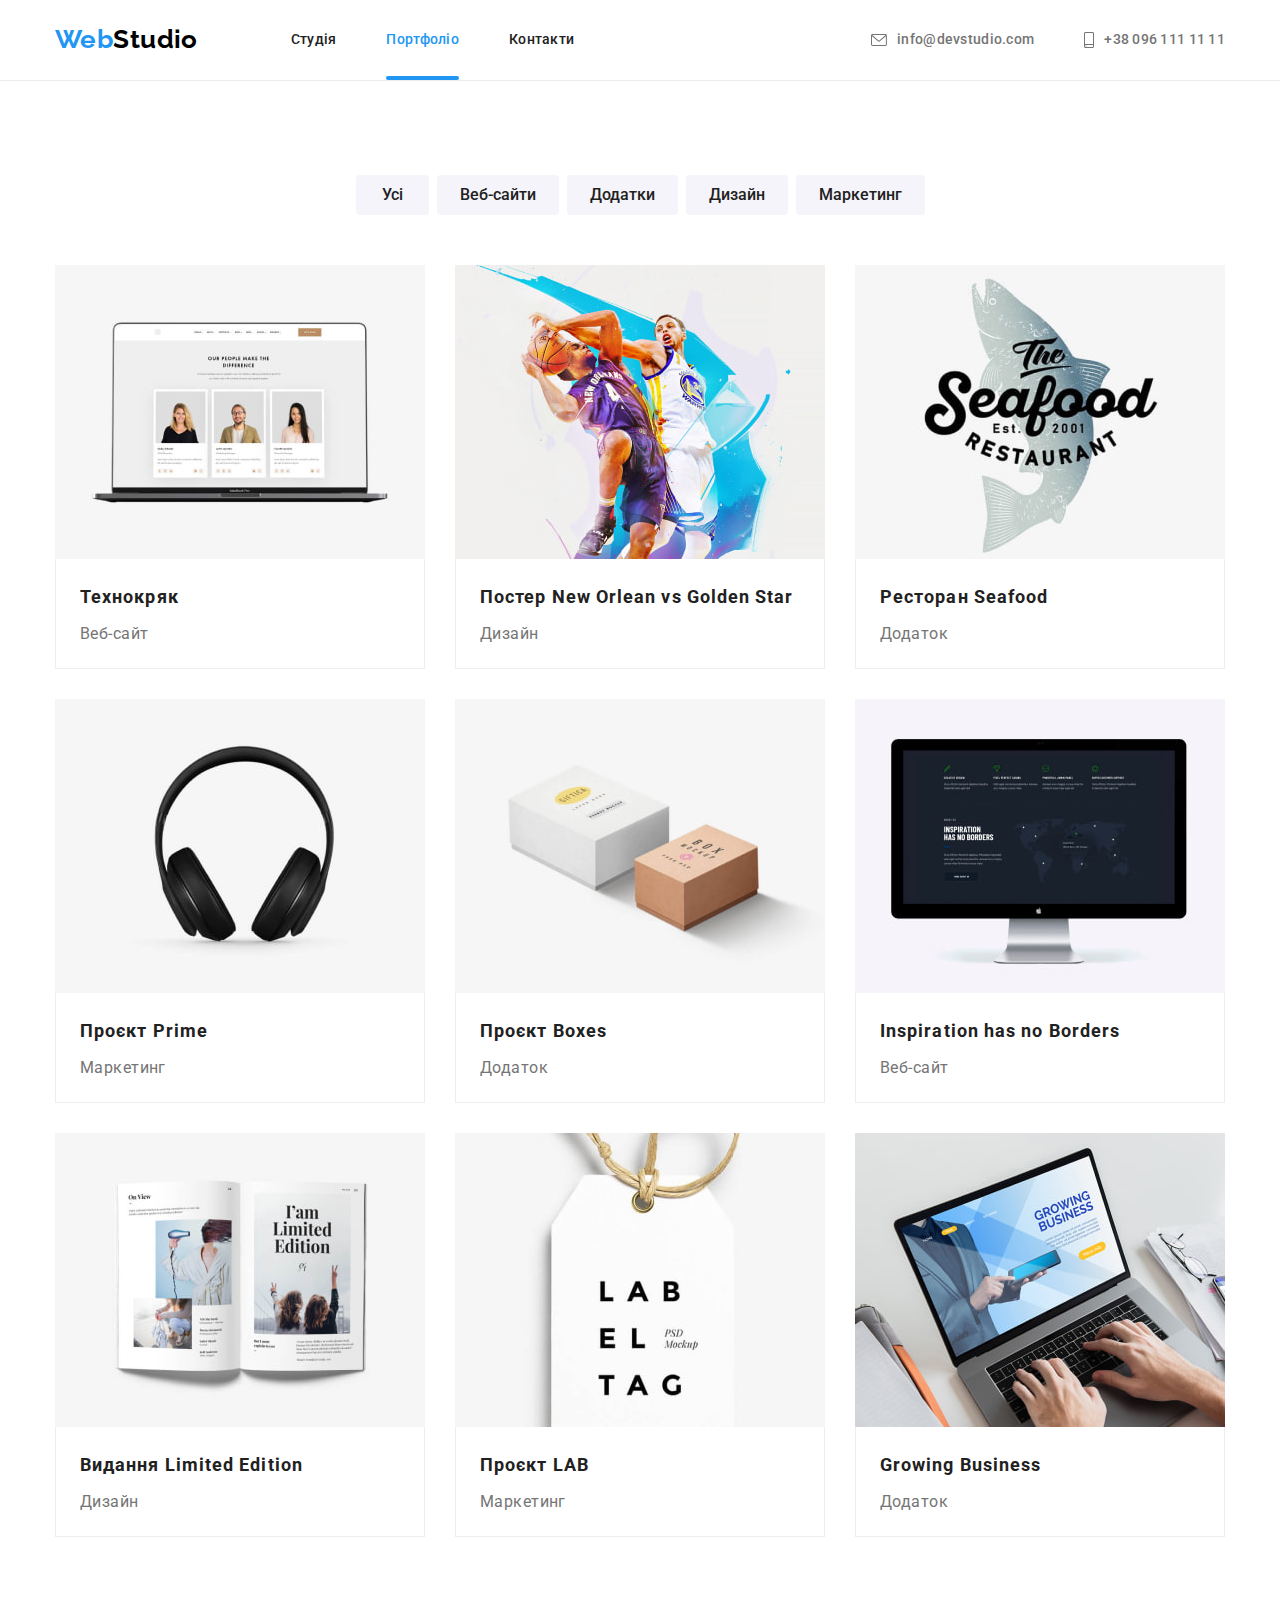
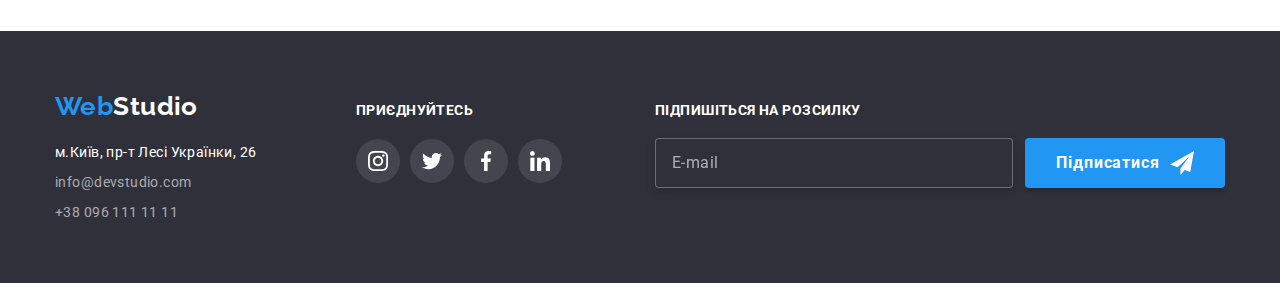
==== portfolio.html @ d5e81f0a "Initial commit" ====
<!DOCTYPE html>
<html lang="uk">
  <head>
    <meta charset="utf-8" />
    <meta http-equiv="x-ua-compatible" content="ie=edge" />
    <meta name="viewport" content="width=device-width, initial-scale=1.0" />
    <title>Портфоліо</title>
    <link
      href="https://fonts.googleapis.com/css2?family=Raleway:wght@700&family=Roboto:wght@400;500;700;900&display=swap"
      rel="stylesheet"
    />
    <link
      rel="stylesheet"
      href="https://cdnjs.cloudflare.com/ajax/libs/modern-normalize/1.1.0/modern-normalize.min.css"
    />
    <link rel="stylesheet" href="./css/styles.css" />
  </head>
  <body>
    <header class="page-header">
      <div class="container flexing">
        <nav class="flexing">
          <a href="./index.html" class="logo nounderline"
            ><span class="halflogo">Web</span>Studio</a
          >
          <ul class="site-nav list">
            <li class="list-item">
              <a href="./index.html" class="link nounderline">Студія</a>
            </li>
            <li class="list-item">
              <a href="./portfolio.html" class="link nounderline current"
                >Портфоліо</a
              >
            </li>
            <li class="list-item">
              <a href="#" class="link nounderline">Контакти</a>
            </li>
          </ul>
        </nav>
        <ul class="contact-list list">
          <li class="list-item">
            <a href="mailto:info@devstudio.com" class="contact nounderline">
              <svg class="icon-address" width="16" height="12">
                <use href="./images/sprite.svg#mail"></use>
              </svg>
              info@devstudio.com</a
            >
          </li>
          <li class="list-item">
            <a href="tel:+380961111111" class="contact nounderline">
              <svg class="icon-address" width="10" height="16">
                <use href="./images/sprite.svg#tel"></use>
              </svg>
              +38 096 111 11 11</a
            >
          </li>
        </ul>
      </div>
    </header>
    <main>
      <section class="section">
        <div class="container">
          <h1 class="invisible">Наші проєкти</h1>
          <!-- прихований заголовок -->
          <ul class="filter-buttons-list list">
            <li class="list-item">
              <button
                type="button"
                class="filter-button little-button cursor-pointer"
              >
                Усі
              </button>
            </li>
            <li class="list-item">
              <button type="button" class="filter-button cursor-pointer">
                Веб-сайти
              </button>
            </li>
            <li class="list-item">
              <button type="button" class="filter-button cursor-pointer">
                Додатки
              </button>
            </li>
            <li class="list-item">
              <button type="button" class="filter-button cursor-pointer">
                Дизайн
              </button>
            </li>
            <li class="list-item">
              <button type="button" class="filter-button cursor-pointer">
                Маркетинг
              </button>
            </li>
          </ul>
          <ul class="projects-preview-list list">
            <li class="list-item">
              <a class="project-link nounderline" href="">
                <div class="project-img-thumb">
                  <img
                    src="./images/portfolio/technokriak.jpg"
                    alt="сторінка у соцмережі з фотографіями на екрані ноутбука"
                  />
                  <p class="project-title">
                    Ресурс пропонує комплексні пропозиції з різним рівнем
                    функціоналу та сервісів. Все це дозволить відвідувачу
                    отримати вичерпні відомості про компанію чи приватну особу.
                  </p>
                </div>
                <div class="project-container">
                  <h2 class="project-preview-name">Технокряк</h2>
                  <p class="project-type">Веб-сайт</p>
                </div>
              </a>
            </li>
            <li class="list-item">
              <a class="project-link nounderline" href="">
                <div class="project-img-thumb">
                  <img
                    src="./images/portfolio/basketposter.jpg"
                    alt="два баскетболісти борються за м'яч "
                    width="370"
                  />
                  <p class="project-title">
                    Ресурс пропонує комплексні пропозиції з різним рівнем
                    функціоналу та сервісів. Все це дозволить відвідувачу
                    отримати вичерпні відомості про компанію чи приватну особу.
                  </p>
                </div>
                <div class="project-container">
                  <h2 class="project-preview-name">
                    Постер New Orlean vs Golden Star
                  </h2>
                  <p class="project-type">Дизайн</p>
                </div>
              </a>
            </li>
            <li class="list-item">
              <a class="project-link nounderline" href="">
                <div class="project-img-thumb">
                  <img
                    src="./images/portfolio/seafood.jpg"
                    alt="логотип ресторану-лосось"
                    width="370"
                  />
                  <p class="project-title">
                    Ресурс пропонує комплексні пропозиції з різним рівнем
                    функціоналу та сервісів. Все це дозволить відвідувачу
                    отримати вичерпні відомості про компанію чи приватну особу.
                  </p>
                </div>
                <div class="project-container">
                  <h2 class="project-preview-name">Ресторан Seafood</h2>
                  <p class="project-type">Додаток</p>
                </div>
              </a>
            </li>
            <li class="list-item">
              <a class="project-link nounderline" href="">
                <div class="project-img-thumb">
                  <img
                    src="./images/portfolio/primeproject.jpg"
                    alt="чорні великі навушники"
                    width="370"
                  />
                  <p class="project-title">
                    Ресурс пропонує комплексні пропозиції з різним рівнем
                    функціоналу та сервісів. Все це дозволить відвідувачу
                    отримати вичерпні відомості про компанію чи приватну особу.
                  </p>
                </div>
                <div class="project-container">
                  <h2 class="project-preview-name">Проєкт Prime</h2>
                  <p class="project-type">Маркетинг</p>
                </div>
              </a>
            </li>
            <li class="list-item">
              <a class="project-link nounderline" href="">
                <div class="project-img-thumb">
                  <img
                    src="./images/portfolio/boxesproject.jpg"
                    alt="біла і коричнева коробочки стоять поруч"
                    width="370"
                  />
                  <p class="project-title">
                    Ресурс пропонує комплексні пропозиції з різним рівнем
                    функціоналу та сервісів. Все це дозволить відвідувачу
                    отримати вичерпні відомості про компанію чи приватну особу.
                  </p>
                </div>
                <div class="project-container">
                  <h2 class="project-preview-name">Проєкт Boxes</h2>
                  <p class="project-type">Додаток</p>
                </div>
              </a>
            </li>
            <li class="list-item">
              <a class="project-link nounderline" href="">
                <div class="project-img-thumb">
                  <img
                    src="./images/portfolio/inspirationwebsite.jpg"
                    alt="веб-сайт з картою світу на екрані монітора"
                    width="370"
                  />
                  <p class="project-title">
                    Ресурс пропонує комплексні пропозиції з різним рівнем
                    функціоналу та сервісів. Все це дозволить відвідувачу
                    отримати вичерпні відомості про компанію чи приватну особу.
                  </p>
                </div>
                <div class="project-container">
                  <h2 class="project-preview-name">
                    Inspiration has no Borders
                  </h2>
                  <p class="project-type">Веб-сайт</p>
                </div>
              </a>
            </li>
            <li class="list-item">
              <a class="project-link nounderline" href="">
                <div class="project-img-thumb">
                  <img
                    src="./images/portfolio/booklimitededition.jpg"
                    alt="розгорнута книга"
                    width="370"
                  />
                  <p class="project-title">
                    Ресурс пропонує комплексні пропозиції з різним рівнем
                    функціоналу та сервісів. Все це дозволить відвідувачу
                    отримати вичерпні відомості про компанію чи приватну особу.
                  </p>
                </div>
                <div class="project-container">
                  <h2 class="project-preview-name">Видання Limited Edition</h2>
                  <p class="project-type">Дизайн</p>
                </div>
              </a>
            </li>
            <li class="list-item">
              <a class="project-link nounderline" href="">
                <div class="project-img-thumb">
                  <img
                    src="./images/portfolio/labproject.jpg"
                    alt="логотип проєкту LAB у вигляді бірки зі шнурком"
                    width="370"
                  />
                  <p class="project-title">
                    Ресурс пропонує комплексні пропозиції з різним рівнем
                    функціоналу та сервісів. Все це дозволить відвідувачу
                    отримати вичерпні відомості про компанію чи приватну особу.
                  </p>
                </div>
                <div class="project-container">
                  <h2 class="project-preview-name">Проєкт LAB</h2>
                  <p class="project-type">Маркетинг</p>
                </div>
              </a>
            </li>
            <li class="list-item">
              <a class="project-link nounderline" href="">
                <div class="project-img-thumb">
                  <img
                    src="./images/portfolio/growingbusiness.jpg"
                    alt="сторінка веб-сайту відкрита на ноутбуці"
                    width="370"
                  />
                  <p class="project-title">
                    Ресурс пропонує комплексні пропозиції з різним рівнем
                    функціоналу та сервісів. Все це дозволить відвідувачу
                    отримати вичерпні відомості про компанію чи приватну особу.
                  </p>
                </div>
                <div class="project-container">
                  <h2 class="project-preview-name">Growing Business</h2>
                  <p class="project-type">Додаток</p>
                </div>
              </a>
            </li>
          </ul>
        </div>
      </section>
    </main>
    <footer class="page-footer">
      <div class="container">
        <div class="container-logo-address-social">
          <div class="container-logo-address">
            <a href="./index.html" class="logo nounderline"
              ><span class="halflogo">Web</span>Studio</a
            >
            <address class="footer-contacts-area">
              <ul class="contact-list-footer list">
                <li>
                  <a
                    href="https://goo.gl/maps/9QX36jZyd1XsWhxr6"
                    class="contact-footer nounderline address-footer"
                    >м.Київ, пр-т Лесі Українки, 26</a
                  >
                </li>
                <li>
                  <a
                    href="mailto:info@devstudio.com"
                    class="contact-footer nounderline"
                    >info@devstudio.com</a
                  >
                </li>
                <li>
                  <a href="tel:+380961111111" class="contact-footer nounderline"
                    >+38 096 111 11 11</a
                  >
                </li>
              </ul>
            </address>
          </div>
          <div class="footer-social">
            <p class="join-social">Приєднуйтесь</p>
            <ul class="footer-social-list list">
              <li class="social-list-item">
                <a href="#">
                  <svg class="social-icon">
                    <use href="./images/sprite.svg#insta"></use>
                  </svg>
                </a>
              </li>
              <li class="social-list-item">
                <a href="#"
                  ><svg class="social-icon">
                    <use href="./images/sprite.svg#twit"></use>
                  </svg>
                </a>
              </li>
              <li class="social-list-item">
                <a href="#"
                  ><svg class="social-icon">
                    <use href="./images/sprite.svg#facebook"></use>
                  </svg>
                </a>
              </li>
              <li class="social-list-item">
                <a href="#"
                  ><svg class="social-icon">
                    <use href="./images/sprite.svg#linkedin"></use>
                  </svg>
                </a>
              </li>
            </ul>
          </div>
          <form
            class="signup-form"
            name="signup-form"
            autocomplete="on"
            novalidate
          >
            <p class="signup-email-label">Підпишіться на розсилку</p>
            <input
              class="signup-email-input"
              type="email"
              name="email"
              id="email"
              placeholder="E-mail"
            />
            <button class="signup-email-button cursor-pointer" type="submit">
              Підписатися
              <svg class="signup-telegram-icon">
                <use href="./images/sprite.svg#telegram"></use>
              </svg>
            </button>
          </form>
        </div>
      </div>
    </footer>
  </body>
</html>
---- css/styles.css ----
:root {
  --primary-text-color: #757575;
  --title-primary-text-color: #212121;
  --title-secondary-text-color: #ffffff;
  --primary-background-color: #2f303a;
  --secondary-background-color: #f5f4fa;
  --page-background: #ffffff;
  --accent-color: #2196f3;
  --logo-color: #000000;
  --icon-main-color: #afb1b8;
  --time-function: cubic-bezier(0.4, 0, 0.2, 1);
  --card-gap: 30px;
  --card-count: 4;
}

html {
  box-sizing: border-box;
}
*,
*::before,
*::after {
  box-sizing: inherit;
}

img {
  display: block;
  max-width: 100%;
  height: auto;
}

h1,
h2,
h3,
h4,
h5,
h6,
p,
ul {
  margin-top: 0;
  margin-right: 0;
  margin-bottom: 0;
  margin-left: 0;
}

body {
  color: var(--primary-text-color);
  background-color: var(--page-background);
  font-family: "Roboto", sans-serif;
  font-size: 14px;
  letter-spacing: 0.03em;
}
/* Заготовка на сетки карточек */
.card-template {
  --card-gap: 30px;
  --card-count: 4;
  width: calc(
    (100% - (var(--card-gap) * (var(--card-count) - 1)) px) / var(--card-count)
  );
}
/* Убирает форматирование списков */
.list {
  list-style: none;
  padding: 0;
  margin: 0;
}
/* Убирает форматирование ссылок */
.nounderline {
  text-decoration: none;
}

/* делает невидимым */
.invisible {
  display: block;
  height: 0;
  width: 0;
  color: transparent;
}

/* Фон чередующихся секций */
.section-background {
  background-color: var(--secondary-background-color);
}

/* Курсор указатель для кнопок */
.cursor-pointer {
  cursor: pointer;
}

/* Ставит флексбокс и центрирует содержимое */
.flexing {
  display: flex;
  align-items: center;
  justify-content: center;
}

/* Ширина контентной области */
.container {
  width: 1200px;
  padding-left: 15px;
  padding-right: 15px;
  margin-left: auto;
  margin-right: auto;
}
/* Формат секций */
.section {
  padding-top: 94px;
  padding-bottom: 94px;
}
/* Заголовки секций */
.section-header {
  color: var(--title-primary-text-color);
  /* font-weight: 700; значение для заголовков умолчанию*/
  font-size: 36px;
  line-height: 1.17;
  text-align: center;
}
/* Хедер */
.page-header {
  border-bottom: 1px solid #ececec;
}

/* Формат логотипа */
.logo {
  color: var(--logo-color);

  font-family: Raleway, sans-serif;
  font-weight: 700;
  font-size: 26px;
  line-height: 1.2;
}
/* Формат логотипа в футере */
.page-footer .logo {
  color: var(--title-secondary-text-color);
}
/* Половину логотипа делает #2196F3 */
.logo .halflogo {
  color: var(--accent-color);
}

/* Навигация по сайту */
.site-nav {
  display: flex;
  margin-left: 93px;
}

.site-nav .link {
  position: relative;
  display: block;
  padding-top: 32px;
  padding-bottom: 32px;

  color: var(--title-primary-text-color);
  transition: color 250ms var(--time-function);

  font-weight: 500;
  /* font-size: 14px; наследуется из боди */
  line-height: 1.14;
  letter-spacing: 0.02em;
}
.site-nav .current::after {
  position: absolute;
  bottom: 0;
  left: 0;
  content: "";
  width: 100%;
  height: 4px;
  border-radius: 2px;
  background-color: var(--accent-color);
}

.site-nav .current,
.site-nav .link:focus,
.site-nav .link:hover {
  color: var(--accent-color);
}

.site-nav .list-item:not(:last-child) {
  margin-right: 50px;
}

/* Список контактов */
.contact-list {
  display: flex;
  margin-left: auto;
}
.icon-address {
  margin-right: 10px;
}
.contact-list .contact {
  display: flex;
  align-items: center;
  padding-top: 32px;
  padding-bottom: 32px;

  color: var(--primary-text-color);
  fill: var(--primary-text-color);
  transition: color 250ms var(--time-function), fill 250ms var(--time-function);

  font-weight: 500;
  /* font-size: 14px; наследуется из боди */
  line-height: 1.14;
  letter-spacing: 0.02em;
}
.contact-list .contact:focus,
.contact-list .contact:hover {
  color: var(--accent-color);
  fill: var(--accent-color);
}

.contact-list .list-item:not(:last-child) {
  margin-right: 50px;
}

/* Секция-герой */
.hero-zone {
  height: 600px;
  max-width: 1600px;
  padding-top: 200px;
  padding-bottom: 200px;
  margin-left: auto;
  margin-right: auto;
  text-align: center;

  background-image: linear-gradient(
      to right,
      rgba(47, 48, 58, 0.4),
      rgba(47, 48, 58, 0.4)
    ),
    url(../images/hero.jpg);
  background-color: #c4c4c4;
  background-repeat: no-repeat;
  background-position: center;
  background-size: cover;
}
.hero-zone .hero-header {
  width: 696px;
  margin-left: auto;
  margin-right: auto;

  color: var(--title-secondary-text-color);

  font-weight: 900;
  font-size: 44px;
  line-height: 1.36;
  letter-spacing: 0.06em;
  text-transform: uppercase;
}
.hero-zone .hero-button {
  /* display: inline-block; */
  min-width: 216px;
  padding: 10px 32px;
  margin-top: 30px;

  box-shadow: 0px 4px 4px rgba(0, 0, 0, 0.15);
  border-radius: 4px;
  border: 1px solid transparent;
  color: var(--title-secondary-text-color);
  background-color: var(--accent-color);
  transition: background-color 250ms var(--time-function);

  font-family: inherit;
  font-weight: 700;
  font-size: 16px;
  line-height: 1.88;
  letter-spacing: 0.06em;
}
.hero-zone .hero-button:hover,
.hero-zone .hero-button:focus {
  background-color: #188ce8;
}

/* Секция Преимущества */
.section.benefits-section {
  padding-bottom: 0;
}
.benefits-list {
  display: flex;
  flex-wrap: wrap;
  gap: 30px;
}
.benefits-list .list-item {
  --card-gap: 30px;
  --card-count: 4;
  width: calc(
    (100% - (var(--card-gap) * (var(--card-count) - 1)) px) / var(--card-count)
  );
}

.benefit-icon {
  width: 70px;
  height: 70px;
}
.benefit-icon-container {
  display: flex;
  justify-content: center;
  align-items: center;
  width: 270px;
  height: 120px;
  margin-bottom: 30px;

  background-color: var(--secondary-background-color);
  border-radius: 4px;
  border-color: transparent;
}
.benefits-list .benefit-header {
  color: var(--title-primary-text-color);
  /* font-weight: 700; значение для заголовков умолчанию*/
  font-size: 14px;
  line-height: 1.14;
  text-transform: uppercase;
}
.list-item .plaintext {
  margin-top: 10px;
  /* font-weight: 400; значение для параграфа умолчанию */
  /* font-size: 14px; наследуется из боди */
  line-height: 1.71;
}

/* секция Чим займаємося */
.works-list {
  display: flex;
  gap: 30px;
  flex-wrap: wrap;
  margin-top: 50px;
}
.works-list .list-item {
  position: relative;
  --card-gap: 30px;
  --card-count: 3;
  width: calc(
    (100% - (var(--card-gap) * (var(--card-count) - 1)) px) / var(--card-count)
  );
}
.works-list .work-title {
  position: absolute;
  bottom: 0;
  left: 0;
  width: 100%;
  height: 70px;
  display: flex;
  align-items: center;
  justify-content: center;

  background-color: rgba(47, 48, 58, 0.8);

  font-weight: 700;
  font-size: 14px;
  line-height: calc(16 / 14);
  text-transform: uppercase;

  color: var(--title-secondary-text-color);
}
/* Секция Наша команда */
.team-list {
  margin-top: 50px;
  display: flex;
  flex-wrap: wrap;
  gap: 30px;
}
.team-list .list-item {
  --card-gap: 30px;
  --card-count: 4;
  width: calc(
    (100% - (var(--card-gap) * (var(--card-count) - 1)) px) / var(--card-count)
  );

  background-color: var(--page-background);
  box-shadow: 0px 1px 3px rgba(0, 0, 0, 0.12), 0px 1px 1px rgba(0, 0, 0, 0.14),
    0px 2px 1px rgba(0, 0, 0, 0.2);
  border-radius: 0px 0px 4px 4px;
}
.team-container {
  padding-top: 30px;
  padding-bottom: 30px;
}

.team-list .teammate-name {
  color: var(--title-primary-text-color);
  font-weight: 500;
  font-size: 16px;
  line-height: 1.19;
  text-align: center;
}
.team-list .teammate-position {
  /* font-weight: 400 значение для параграфа умолчанию */
  margin-top: 10px;

  font-size: 16px;
  line-height: 1.19;
  text-align: center;
}
/* Соцсети */
.teammate-social-list {
  display: flex;
  justify-content: center;
  gap: 10px;
  margin-top: 16px;
}

.social-list-item a {
  display: flex;
  align-items: center;
  justify-content: center;
  width: 44px;
  height: 44px;
  border-radius: 50%;
  background-color: transparent;
  color: var(--icon-main-color);
  transition: color 250ms var(--time-function),
    background-color 250ms var(--time-function);
  outline: none;
}
.social-icon {
  height: 20px;
  width: 20px;
  fill: currentColor;
}
.social-list-item a:focus,
.social-list-item a:hover {
  background-color: var(--accent-color);
  color: var(--page-background);
}
/* Постійні клієнти */
.clients-list {
  display: flex;
  gap: 30px;
  flex-wrap: wrap;
  margin-top: 50px;
}

.clients-list-item {
  --card-gap: 30px;
  --card-count: 6;
  width: calc(
    (100% - (var(--card-gap) * (var(--card-count) - 1)) px) / var(--card-count)
  );
}
.clients-list-item a {
  display: flex;
  align-items: center;
  justify-content: center;

  height: 92px;
  border: 1px solid var(--icon-main-color);
  border-radius: 4px;
  outline: none;
  color: var(--icon-main-color);
  transition: color 250ms var(--time-function),
    border-color 250ms var(--time-function);
}

.client-icon {
  height: 60px;
  width: 106px;
  fill: currentColor;
}
.clients-list-item a:focus,
.clients-list-item a:hover {
  color: var(--accent-color);
  border-color: var(--accent-color);
}
/* СТРАНИЦА ПОРТФОЛИО */
/* Кнопки фильтра превью проектов*/
.filter-buttons-list {
  display: flex;
  justify-content: center;
  margin-bottom: 50px;
}

.filter-buttons-list .filter-button {
  padding-top: 6px;
  padding-bottom: 6px;
  padding-right: 22px;
  padding-left: 22px;

  color: var(--title-primary-text-color);
  background-color: var(--secondary-background-color);
  transition: color 250ms var(--time-function),
    background-color 250ms var(--time-function),
    box-shadow 250ms var(--time-function);

  font-family: inherit;
  font-weight: 500;
  font-size: 16px;
  line-height: 1.62;
  border: 1px solid transparent;
  border-radius: 4px;
}
.filter-buttons-list .filter-button:focus,
.filter-buttons-list .filter-button:hover {
  color: var(--title-secondary-text-color);
  background-color: var(--accent-color);
  box-shadow: 0px 3px 1px rgba(0, 0, 0, 0.1), 0px 1px 2px rgba(0, 0, 0, 0.08),
    0px 2px 2px rgba(0, 0, 0, 0.12);
}
.filter-buttons-list .list-item:not(:last-child) {
  margin-right: 8px;
}
.filter-button.little-button {
  padding-right: 25px;
  padding-left: 25px;
}

/* Секция превью проектов */

.projects-preview-list {
  display: flex;
  flex-wrap: wrap;
  gap: 30px;
}
.projects-preview-list .list-item {
  --card-gap: 30px;
  --card-count: 3;
  min-height: 404px;
  width: calc(
    (100% - (var(--card-gap) * (var(--card-count) - 1)) px) / var(--card-count)
  );
}
.project-container {
  padding-top: 20px;
  padding-bottom: 19px;
  padding-left: 24px;
  padding-right: 24px;
  border-right: 1px solid #eeeeee;
  border-bottom: 1px solid #eeeeee;
  border-left: 1px solid #eeeeee;
}
.projects-preview-list .project-link {
  display: block;
  transition: box-shadow 250ms var(--time-function);
}
.projects-preview-list .project-link:focus,
.projects-preview-list .project-link:hover {
  box-shadow: 0px 1px 1px rgba(0, 0, 0, 0.12), 0px 4px 4px rgba(0, 0, 0, 0.06),
    1px 4px 6px rgba(0, 0, 0, 0.16);
}

.project-img-thumb {
  position: relative;
  overflow: hidden;
  min-height: 294px;
  width: 100%;
}
.project-link:hover .project-title,
.project-link:focus .project-title {
  transform: translateY(0);
}

.project-img-thumb .project-title {
  position: absolute;
  bottom: 0;
  left: 0;
  content: "";
  width: 100%;
  height: 100%;
  padding: 63px 24px;
  transform: translateY(101%);
  transition: transform 250ms var(--time-function);

  font-size: 18px;
  line-height: calc(28 / 18);

  color: var(--title-secondary-text-color);
  background-color: rgba(33, 150, 243, 0.9);
}

.projects-preview-list .project-preview-name {
  color: var(--title-primary-text-color);
  font-weight: 700;
  font-size: 18px;
  line-height: 2;
  letter-spacing: 0.06em;
}
.projects-preview-list .project-type {
  color: var(--primary-text-color);

  margin-top: 4px;
  font-weight: 400;
  font-size: 16px;
  line-height: calc(30 / 16);
}
/* Футер */
.page-footer {
  background-color: var(--primary-background-color);
  padding-top: 60px;
  padding-bottom: 60px;
  min-width: 1200px;
}

/* Адрес в футере*/
.footer-contacts-area {
  margin-top: 20px;
  width: 231px;
}
.contact-footer {
  display: block;
  margin-top: 9px;
}
.contact-footer.address-footer {
  color: var(--title-secondary-text-color);
  margin-top: 0;
}
.contact-footer {
  color: rgb(255, 255, 255, 0.6);
  transition: color 250ms var(--time-function);

  font-style: normal;
  line-height: 1.5;
}
.contact-footer:focus,
.contact-footer:hover {
  color: var(--accent-color);
}
/* Социальные сети в футере */

.container-logo-address-social {
  display: flex;
  align-items: baseline;
}
.footer-social {
  margin-left: 70px;
}
.footer-social-list {
  display: flex;
  justify-content: center;
  gap: 10px;
  width: 206px;
  margin-top: 20px;
}
.join-social {
  color: var(--title-secondary-text-color);
  font-weight: 700;
  font-size: 14px;
  line-height: 1.14;
  text-transform: uppercase;
}
.footer-social-list a {
  color: var(--page-background);
  background-color: rgba(255, 255, 255, 0.1);
}
/* Форма подписки в футере */
.signup-form {
  display: flex;
  flex-wrap: wrap;
  margin-left: 93px;
  width: 570px;
}
.signup-email-label {
  font-weight: 700;
  font-size: 14px;
  line-height: calc(16 / 14);
  letter-spacing: 0.03em;
  text-transform: uppercase;
  margin-bottom: 20px;

  color: var(--title-secondary-text-color);
}
.signup-email-input {
  width: 358px;
  height: 50px;
  border: 1px solid rgba(255, 255, 255, 0.3);
  filter: drop-shadow(0px 4px 4px rgba(0, 0, 0, 0.15));
  border-radius: 4px;
  padding-left: 16px;
  margin-right: 12px;
  font-size: 16px;
  line-height: 1.25;
  letter-spacing: 0.03em;
  color: rgba(255, 255, 255, 0.6);

  background-color: var(--primary-background-color);
}
.signup-email-input::placeholder {
  font-weight: 400;
  font-size: 16px;
  line-height: 1.25;
  letter-spacing: 0.03em;
  color: rgba(255, 255, 255, 0.6);
}
.signup-email-button {
  width: 200px;
  height: 50px;
  display: flex;
  align-items: center;
  justify-content: center;

  background-color: var(--accent-color);
  box-shadow: 0px 4px 4px rgba(0, 0, 0, 0.15);
  border-radius: 4px;
  border-color: transparent;

  font-weight: 700;
  font-size: 16px;
  line-height: 1.88;
  letter-spacing: 0.06em;

  color: var(--title-secondary-text-color);
  transition: background-color 250ms var(--time-function);
}
.signup-email-button:hover {
  background-color: #188ce8;
}
.signup-telegram-icon {
  height: 24px;
  width: 24px;
  fill: currentColor;
  margin-left: 10px;
}

/* Модал */
.backdrop {
  position: fixed;
  top: 0;
  left: 0;
  width: 100%;
  height: 100%;
  background-color: rgba(0, 0, 0, 0.2);
  transition: opacity 500ms var(--time-function);
}
.modal {
  position: absolute;
  top: 50%;
  left: 50%;
  transform: translate(-50%, -50%) scale(1);
  min-width: 528px;
  padding: 40px;
  background: var(--page-background);
  box-shadow: 0px 1px 3px rgba(0, 0, 0, 0.12), 0px 1px 1px rgba(0, 0, 0, 0.14),
    0px 2px 1px rgba(0, 0, 0, 0.2);
  border-radius: 4px;

  transition: transform 500ms var(--time-function);
}
.backdrop.is-hidden .modal {
  transform: translate(-50%, -50%) scale(0.1);
}
.x-button {
  position: absolute;
  top: 8px;
  right: 8px;
  width: 30px;
  height: 30px;
  display: flex;
  align-items: center;
  justify-content: center;
  padding: 0;

  background-color: var(--page-background);
  border: 1px solid rgba(0, 0, 0, 0.1);
  border-radius: 50%;
}
.x-icon {
  fill: var(--logo-color);
  transition: fill 250ms var(--time-function);
}

.x-button:hover > .x-icon {
  fill: var(--accent-color);
}
.is-hidden {
  opacity: 0;
  pointer-events: none;
}

.contact-form-header {
  margin-bottom: 12px;
  font-weight: 700;
  font-size: 20px;
  line-height: calc(23 / 20);
  text-align: center;

  color: var(--title-primary-text-color);
}
.contact-label-wrap {
  margin-bottom: 10px;
}
.contact-label {
  display: block;
  margin-bottom: 4px;

  font-weight: 400;
  font-size: 12px;
  line-height: calc(14 / 12);
  letter-spacing: 0.01em;

  color: var(--primary-text-color);
}
.contact-wrap {
  position: relative;
  width: 100%;
}
.contact-input {
  width: 100%;
  height: 40px;
  padding-left: 42px;
  border: 1px solid rgba(33, 33, 33, 0.2);
  border-radius: 4px;

  color: var(--title-primary-text-color);
  cursor: pointer;
  transition: border-color 250ms var(--time-function),
    outline-color 250ms var(--time-function);
}

.comment-wrapper {
  margin-bottom: 20px;
}
.contact-comment-input {
  text-align: start;
  width: 100%;
  min-height: 120px;

  padding: 12px 16px;
  resize: none;
  border: 1px solid rgba(33, 33, 33, 0.2);
  border-radius: 4px;

  cursor: pointer;
  transition: border-color 250ms var(--time-function),
    outline-color 250ms var(--time-function);
}
.contact-comment-input::placeholder {
  font-weight: 400;
  font-size: 12px;
  line-height: calc(14 / 12);
  letter-spacing: 0.01em;

  color: rgba(117, 117, 117, 0.5);
}
.contact-form-icon {
  width: 18px;
  height: 18px;
  position: absolute;
  top: 50%;
  left: 12px;
  transform: translateY(-50%);
  fill: var(--title-primary-text-color);
  transition: fill 250ms var(--time-function);
}
.contact-input:hover + .contact-form-icon,
.contact-input:not(:placeholder-shown) + .contact-form-icon,
.contact-input:focus + .contact-form-icon {
  fill: var(--accent-color);
}
.contact-comment-input:focus,
.contact-comment-input:hover,
.contact-comment-input:not(:placeholder-shown),
.contact-input:hover,
.contact-input:focus,
.contact-input:not(:placeholder-shown) {
  border-color: var(--accent-color);
  outline-color: var(--accent-color);
}

.contact-form input[type="checkbox"] {
  appearance: none;
}
.check-icon {
  display: inline-block;
  width: 16px;
  height: 15px;
  margin-right: 7px;
  border: 2px solid var(--title-primary-text-color);
  border-radius: 2px;
  transition: background-color 250ms var(--time-function);
}
.contact-policy:checked + .check-icon {
  background-image: url(../images/checkicon.svg);
  background-color: var(--accent-color);
  border-color: var(--accent-color);
  background-position: center;
  background-repeat: no-repeat;
  background-size: cover;
}
.contact-checkbox-label {
  display: flex;
  align-items: center;
  justify-content: center;

  line-height: 1.71;
}
.policy-link {
  color: var(--accent-color);
}

.contact-button {
  display: block;
  min-width: 200px;
  height: 50px;
  margin: 30px auto 0 auto;

  font-weight: 700;
  font-size: 16px;
  line-height: 1.88;
  letter-spacing: 0.06em;

  background: var(--accent-color);
  box-shadow: 0px 4px 4px rgba(0, 0, 0, 0.15);
  border-radius: 4px;
  border-color: transparent;
  color: var(--title-secondary-text-color);
  transition: background-color 250ms var(--time-function);
}

.contact-button:hover {
  background: #188ce8;
}
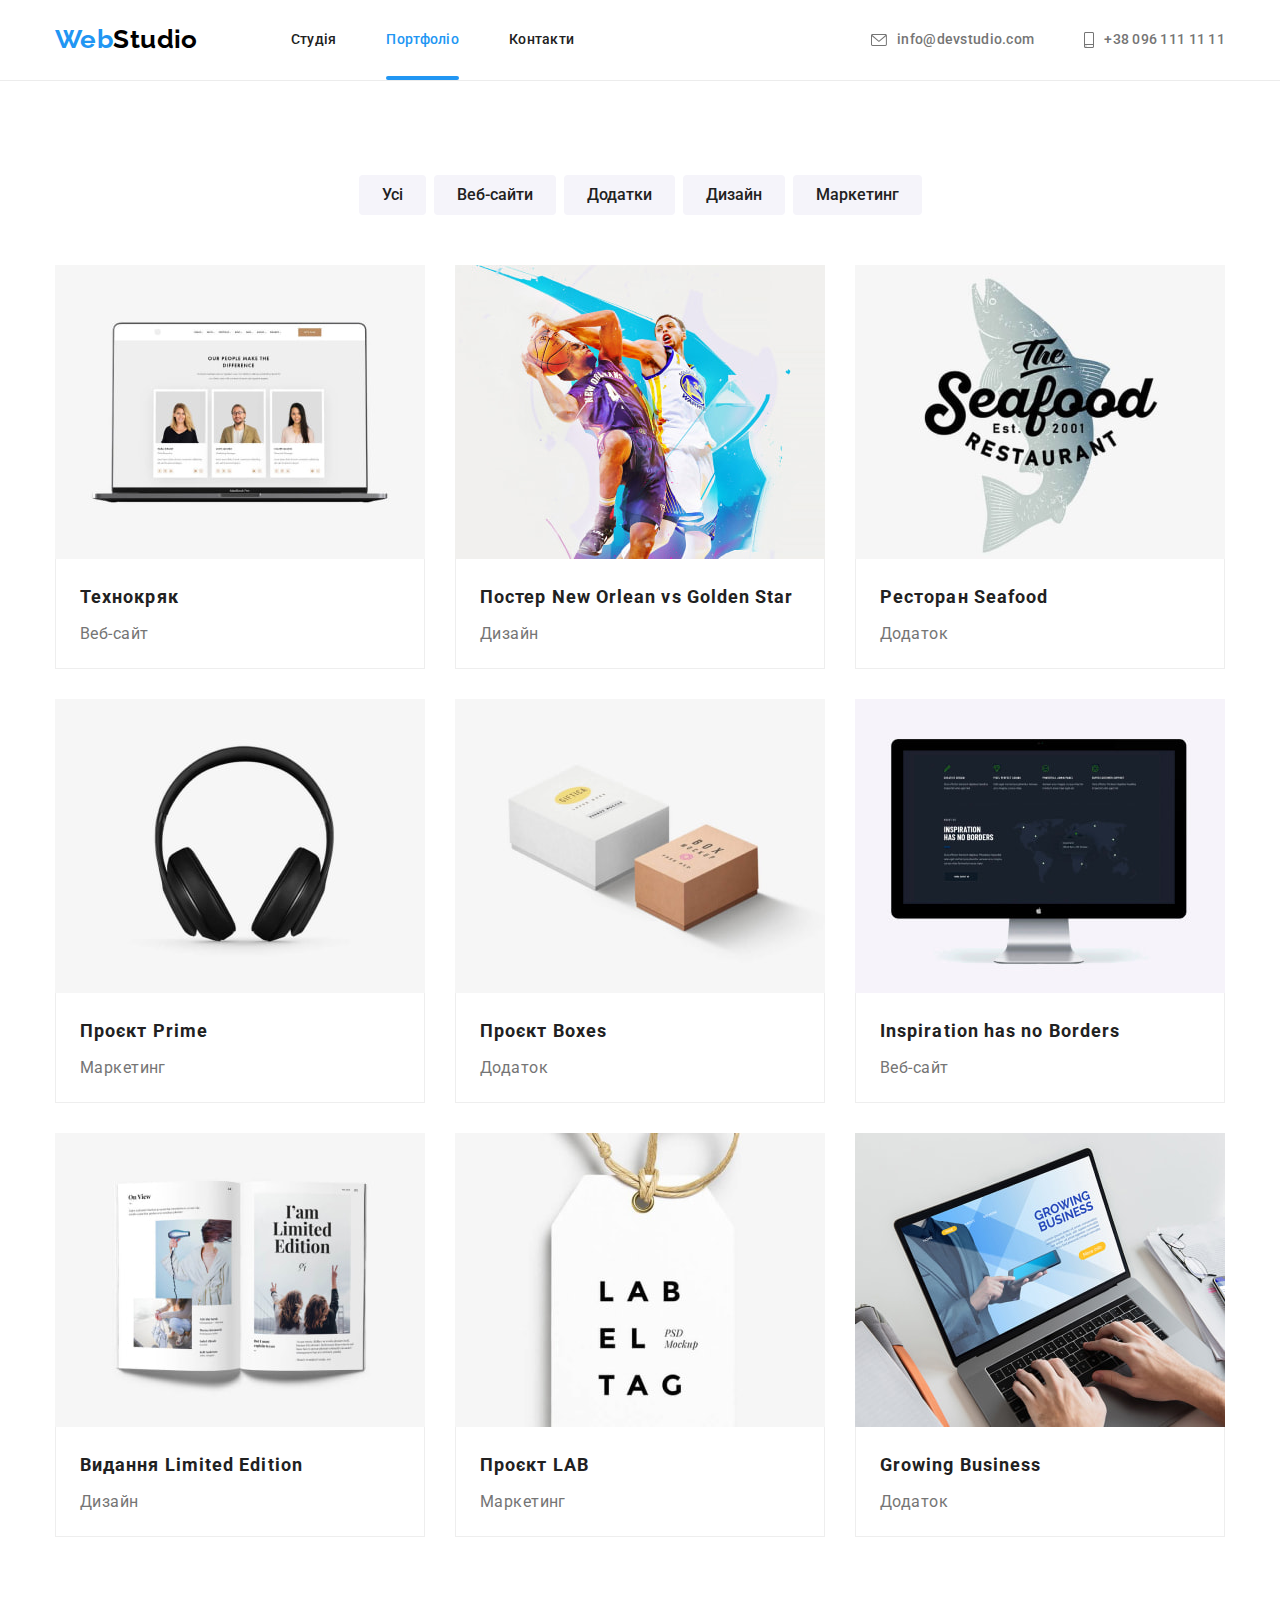
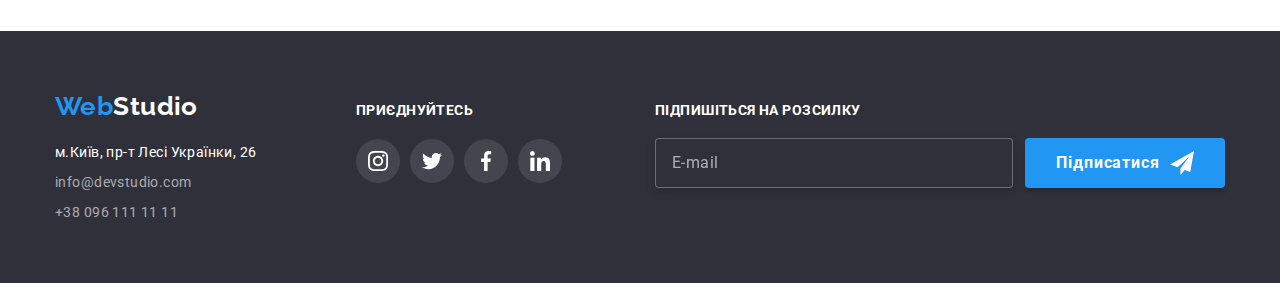
==== commit 99f79961: "feat: portfolio:bem (seccess)" ====
--- a/portfolio.html
+++ b/portfolio.html
@@ -17,37 +17,37 @@
   </head>
   <body>
     <header class="page-header">
-      <div class="container flexing">
-        <nav class="flexing">
-          <a href="./index.html" class="logo nounderline"
-            ><span class="halflogo">Web</span>Studio</a
+      <div class="container container--flex">
+        <nav class="nav">
+          <a class="logo" href="./index.html"
+            ><span class="logo__half">Web</span>Studio</a
           >
-          <ul class="site-nav list">
-            <li class="list-item">
-              <a href="./index.html" class="link nounderline">Студія</a>
-            </li>
-            <li class="list-item">
-              <a href="./portfolio.html" class="link nounderline current"
+          <ul class="nav__list">
+            <li class="nav__item">
+              <a class="nav__link" href="./index.html">Студія</a>
+            </li>
+            <li class="nav__item">
+              <a class="nav__link nav__link--current" href="./portfolio.html"
                 >Портфоліо</a
               >
             </li>
-            <li class="list-item">
-              <a href="#" class="link nounderline">Контакти</a>
+            <li class="nav__item">
+              <a class="nav__link" href="#">Контакти</a>
             </li>
           </ul>
         </nav>
-        <ul class="contact-list list">
-          <li class="list-item">
-            <a href="mailto:info@devstudio.com" class="contact nounderline">
-              <svg class="icon-address" width="16" height="12">
+        <ul class="contacts">
+          <li class="contacts__item">
+            <a href="mailto:info@devstudio.com" class="contacts__link">
+              <svg class="contacts__icon" width="16" height="12">
                 <use href="./images/sprite.svg#mail"></use>
               </svg>
               info@devstudio.com</a
             >
           </li>
-          <li class="list-item">
-            <a href="tel:+380961111111" class="contact nounderline">
-              <svg class="icon-address" width="10" height="16">
+          <li class="contacts__item">
+            <a href="tel:+380961111111" class="contacts__link">
+              <svg class="contacts__icon" width="10" height="16">
                 <use href="./images/sprite.svg#tel"></use>
               </svg>
               +38 096 111 11 11</a
@@ -60,218 +60,207 @@
       <section class="section">
         <div class="container">
           <h1 class="invisible">Наші проєкти</h1>
-          <!-- прихований заголовок -->
-          <ul class="filter-buttons-list list">
-            <li class="list-item">
+          <ul class="filter">
+            <li class="filter__list-item">
               <button
                 type="button"
-                class="filter-button little-button cursor-pointer"
+                class="filter__button .filter__button--little"
               >
                 Усі
               </button>
             </li>
-            <li class="list-item">
-              <button type="button" class="filter-button cursor-pointer">
-                Веб-сайти
-              </button>
-            </li>
-            <li class="list-item">
-              <button type="button" class="filter-button cursor-pointer">
-                Додатки
-              </button>
-            </li>
-            <li class="list-item">
-              <button type="button" class="filter-button cursor-pointer">
-                Дизайн
-              </button>
-            </li>
-            <li class="list-item">
-              <button type="button" class="filter-button cursor-pointer">
-                Маркетинг
-              </button>
+            <li class="filter__list-item">
+              <button type="button" class="filter__button">Веб-сайти</button>
+            </li>
+            <li class="filter__list-item">
+              <button type="button" class="filter__button">Додатки</button>
+            </li>
+            <li class="filter__list-item">
+              <button type="button" class="filter__button">Дизайн</button>
+            </li>
+            <li class="filter__list-item">
+              <button type="button" class="filter__button">Маркетинг</button>
             </li>
           </ul>
-          <ul class="projects-preview-list list">
-            <li class="list-item">
-              <a class="project-link nounderline" href="">
-                <div class="project-img-thumb">
+          <ul class="projects">
+            <li class="projects__item">
+              <a class="projects__link" href="">
+                <div class="projects__thumb">
                   <img
                     src="./images/portfolio/technokriak.jpg"
                     alt="сторінка у соцмережі з фотографіями на екрані ноутбука"
                   />
-                  <p class="project-title">
-                    Ресурс пропонує комплексні пропозиції з різним рівнем
-                    функціоналу та сервісів. Все це дозволить відвідувачу
-                    отримати вичерпні відомості про компанію чи приватну особу.
-                  </p>
-                </div>
-                <div class="project-container">
-                  <h2 class="project-preview-name">Технокряк</h2>
-                  <p class="project-type">Веб-сайт</p>
-                </div>
-              </a>
-            </li>
-            <li class="list-item">
-              <a class="project-link nounderline" href="">
-                <div class="project-img-thumb">
+                  <p class="projects__descr-overlay">
+                    Ресурс пропонує комплексні пропозиції з різним рівнем
+                    функціоналу та сервісів. Все це дозволить відвідувачу
+                    отримати вичерпні відомості про компанію чи приватну особу.
+                  </p>
+                </div>
+                <div class="projects__meta">
+                  <h2 class="projects__title">Технокряк</h2>
+                  <p class="projects__type">Веб-сайт</p>
+                </div>
+              </a>
+            </li>
+            <li class="projects__item">
+              <a class="projects__link" href="">
+                <div class="projects__thumb">
                   <img
                     src="./images/portfolio/basketposter.jpg"
                     alt="два баскетболісти борються за м'яч "
                     width="370"
                   />
-                  <p class="project-title">
-                    Ресурс пропонує комплексні пропозиції з різним рівнем
-                    функціоналу та сервісів. Все це дозволить відвідувачу
-                    отримати вичерпні відомості про компанію чи приватну особу.
-                  </p>
-                </div>
-                <div class="project-container">
-                  <h2 class="project-preview-name">
+                  <p class="projects__descr-overlay">
+                    Ресурс пропонує комплексні пропозиції з різним рівнем
+                    функціоналу та сервісів. Все це дозволить відвідувачу
+                    отримати вичерпні відомості про компанію чи приватну особу.
+                  </p>
+                </div>
+                <div class="projects__meta">
+                  <h2 class="projects__title">
                     Постер New Orlean vs Golden Star
                   </h2>
-                  <p class="project-type">Дизайн</p>
-                </div>
-              </a>
-            </li>
-            <li class="list-item">
-              <a class="project-link nounderline" href="">
-                <div class="project-img-thumb">
+                  <p class="projects__type">Дизайн</p>
+                </div>
+              </a>
+            </li>
+            <li class="projects__item">
+              <a class="projects__link" href="">
+                <div class="projects__thumb">
                   <img
                     src="./images/portfolio/seafood.jpg"
                     alt="логотип ресторану-лосось"
                     width="370"
                   />
-                  <p class="project-title">
-                    Ресурс пропонує комплексні пропозиції з різним рівнем
-                    функціоналу та сервісів. Все це дозволить відвідувачу
-                    отримати вичерпні відомості про компанію чи приватну особу.
-                  </p>
-                </div>
-                <div class="project-container">
-                  <h2 class="project-preview-name">Ресторан Seafood</h2>
-                  <p class="project-type">Додаток</p>
-                </div>
-              </a>
-            </li>
-            <li class="list-item">
-              <a class="project-link nounderline" href="">
-                <div class="project-img-thumb">
+                  <p class="projects__descr-overlay">
+                    Ресурс пропонує комплексні пропозиції з різним рівнем
+                    функціоналу та сервісів. Все це дозволить відвідувачу
+                    отримати вичерпні відомості про компанію чи приватну особу.
+                  </p>
+                </div>
+                <div class="projects__meta">
+                  <h2 class="projects__title">Ресторан Seafood</h2>
+                  <p class="projects__type">Додаток</p>
+                </div>
+              </a>
+            </li>
+            <li class="projects__item">
+              <a class="projects__link" href="">
+                <div class="projects__thumb">
                   <img
                     src="./images/portfolio/primeproject.jpg"
                     alt="чорні великі навушники"
                     width="370"
                   />
-                  <p class="project-title">
-                    Ресурс пропонує комплексні пропозиції з різним рівнем
-                    функціоналу та сервісів. Все це дозволить відвідувачу
-                    отримати вичерпні відомості про компанію чи приватну особу.
-                  </p>
-                </div>
-                <div class="project-container">
-                  <h2 class="project-preview-name">Проєкт Prime</h2>
-                  <p class="project-type">Маркетинг</p>
-                </div>
-              </a>
-            </li>
-            <li class="list-item">
-              <a class="project-link nounderline" href="">
-                <div class="project-img-thumb">
+                  <p class="projects__descr-overlay">
+                    Ресурс пропонує комплексні пропозиції з різним рівнем
+                    функціоналу та сервісів. Все це дозволить відвідувачу
+                    отримати вичерпні відомості про компанію чи приватну особу.
+                  </p>
+                </div>
+                <div class="projects__meta">
+                  <h2 class="projects__title">Проєкт Prime</h2>
+                  <p class="projects__type">Маркетинг</p>
+                </div>
+              </a>
+            </li>
+            <li class="projects__item">
+              <a class="projects__link" href="">
+                <div class="projects__thumb">
                   <img
                     src="./images/portfolio/boxesproject.jpg"
                     alt="біла і коричнева коробочки стоять поруч"
                     width="370"
                   />
-                  <p class="project-title">
-                    Ресурс пропонує комплексні пропозиції з різним рівнем
-                    функціоналу та сервісів. Все це дозволить відвідувачу
-                    отримати вичерпні відомості про компанію чи приватну особу.
-                  </p>
-                </div>
-                <div class="project-container">
-                  <h2 class="project-preview-name">Проєкт Boxes</h2>
-                  <p class="project-type">Додаток</p>
-                </div>
-              </a>
-            </li>
-            <li class="list-item">
-              <a class="project-link nounderline" href="">
-                <div class="project-img-thumb">
+                  <p class="projects__descr-overlay">
+                    Ресурс пропонує комплексні пропозиції з різним рівнем
+                    функціоналу та сервісів. Все це дозволить відвідувачу
+                    отримати вичерпні відомості про компанію чи приватну особу.
+                  </p>
+                </div>
+                <div class="projects__meta">
+                  <h2 class="projects__title">Проєкт Boxes</h2>
+                  <p class="projects__type">Додаток</p>
+                </div>
+              </a>
+            </li>
+            <li class="projects__item">
+              <a class="projects__link" href="">
+                <div class="projects__thumb">
                   <img
                     src="./images/portfolio/inspirationwebsite.jpg"
                     alt="веб-сайт з картою світу на екрані монітора"
                     width="370"
                   />
-                  <p class="project-title">
-                    Ресурс пропонує комплексні пропозиції з різним рівнем
-                    функціоналу та сервісів. Все це дозволить відвідувачу
-                    отримати вичерпні відомості про компанію чи приватну особу.
-                  </p>
-                </div>
-                <div class="project-container">
-                  <h2 class="project-preview-name">
-                    Inspiration has no Borders
-                  </h2>
-                  <p class="project-type">Веб-сайт</p>
-                </div>
-              </a>
-            </li>
-            <li class="list-item">
-              <a class="project-link nounderline" href="">
-                <div class="project-img-thumb">
+                  <p class="projects__descr-overlay">
+                    Ресурс пропонує комплексні пропозиції з різним рівнем
+                    функціоналу та сервісів. Все це дозволить відвідувачу
+                    отримати вичерпні відомості про компанію чи приватну особу.
+                  </p>
+                </div>
+                <div class="projects__meta">
+                  <h2 class="projects__title">Inspiration has no Borders</h2>
+                  <p class="projects__type">Веб-сайт</p>
+                </div>
+              </a>
+            </li>
+            <li class="projects__item">
+              <a class="projects__link" href="">
+                <div class="projects__thumb">
                   <img
                     src="./images/portfolio/booklimitededition.jpg"
                     alt="розгорнута книга"
                     width="370"
                   />
-                  <p class="project-title">
-                    Ресурс пропонує комплексні пропозиції з різним рівнем
-                    функціоналу та сервісів. Все це дозволить відвідувачу
-                    отримати вичерпні відомості про компанію чи приватну особу.
-                  </p>
-                </div>
-                <div class="project-container">
-                  <h2 class="project-preview-name">Видання Limited Edition</h2>
-                  <p class="project-type">Дизайн</p>
-                </div>
-              </a>
-            </li>
-            <li class="list-item">
-              <a class="project-link nounderline" href="">
-                <div class="project-img-thumb">
+                  <p class="projects__descr-overlay">
+                    Ресурс пропонує комплексні пропозиції з різним рівнем
+                    функціоналу та сервісів. Все це дозволить відвідувачу
+                    отримати вичерпні відомості про компанію чи приватну особу.
+                  </p>
+                </div>
+                <div class="projects__meta">
+                  <h2 class="projects__title">Видання Limited Edition</h2>
+                  <p class="projects__type">Дизайн</p>
+                </div>
+              </a>
+            </li>
+            <li class="projects__item">
+              <a class="projects__link" href="">
+                <div class="projects__thumb">
                   <img
                     src="./images/portfolio/labproject.jpg"
                     alt="логотип проєкту LAB у вигляді бірки зі шнурком"
                     width="370"
                   />
-                  <p class="project-title">
-                    Ресурс пропонує комплексні пропозиції з різним рівнем
-                    функціоналу та сервісів. Все це дозволить відвідувачу
-                    отримати вичерпні відомості про компанію чи приватну особу.
-                  </p>
-                </div>
-                <div class="project-container">
-                  <h2 class="project-preview-name">Проєкт LAB</h2>
-                  <p class="project-type">Маркетинг</p>
-                </div>
-              </a>
-            </li>
-            <li class="list-item">
-              <a class="project-link nounderline" href="">
-                <div class="project-img-thumb">
+                  <p class="projects__descr-overlay">
+                    Ресурс пропонує комплексні пропозиції з різним рівнем
+                    функціоналу та сервісів. Все це дозволить відвідувачу
+                    отримати вичерпні відомості про компанію чи приватну особу.
+                  </p>
+                </div>
+                <div class="projects__meta">
+                  <h2 class="projects__title">Проєкт LAB</h2>
+                  <p class="projects__type">Маркетинг</p>
+                </div>
+              </a>
+            </li>
+            <li class="projects__item">
+              <a class="projects__link" href="">
+                <div class="projects__thumb">
                   <img
                     src="./images/portfolio/growingbusiness.jpg"
                     alt="сторінка веб-сайту відкрита на ноутбуці"
                     width="370"
                   />
-                  <p class="project-title">
-                    Ресурс пропонує комплексні пропозиції з різним рівнем
-                    функціоналу та сервісів. Все це дозволить відвідувачу
-                    отримати вичерпні відомості про компанію чи приватну особу.
-                  </p>
-                </div>
-                <div class="project-container">
-                  <h2 class="project-preview-name">Growing Business</h2>
-                  <p class="project-type">Додаток</p>
+                  <p class="projects__descr-overlay">
+                    Ресурс пропонує комплексні пропозиції з різним рівнем
+                    функціоналу та сервісів. Все це дозволить відвідувачу
+                    отримати вичерпні відомості про компанію чи приватну особу.
+                  </p>
+                </div>
+                <div class="projects__meta">
+                  <h2 class="projects__title">Growing Business</h2>
+                  <p class="projects__type">Додаток</p>
                 </div>
               </a>
             </li>
@@ -279,87 +268,80 @@
         </div>
       </section>
     </main>
-    <footer class="page-footer">
+    <footer class="footer">
       <div class="container">
-        <div class="container-logo-address-social">
-          <div class="container-logo-address">
-            <a href="./index.html" class="logo nounderline"
-              ><span class="halflogo">Web</span>Studio</a
+        <div class="footer__overal-wrap">
+          <div class="footer__logo-address-wrap">
+            <a href="./index.html" class="logo logo--dark-theme"
+              ><span class="logo__half">Web</span>Studio</a
             >
-            <address class="footer-contacts-area">
-              <ul class="contact-list-footer list">
-                <li>
+            <address class="footer__address">
+              <ul class="footer__contact-list">
+                <li class="footer__contact-item">
                   <a
                     href="https://goo.gl/maps/9QX36jZyd1XsWhxr6"
-                    class="contact-footer nounderline address-footer"
+                    class="footer__contact footer__contact--white"
                     >м.Київ, пр-т Лесі Українки, 26</a
                   >
                 </li>
-                <li>
-                  <a
-                    href="mailto:info@devstudio.com"
-                    class="contact-footer nounderline"
+                <li class="footer__contact-item">
+                  <a href="mailto:info@devstudio.com" class="footer__contact"
                     >info@devstudio.com</a
                   >
                 </li>
-                <li>
-                  <a href="tel:+380961111111" class="contact-footer nounderline"
+                <li class="footer__contact-item">
+                  <a href="tel:+380961111111" class="footer__contact"
                     >+38 096 111 11 11</a
                   >
                 </li>
               </ul>
             </address>
           </div>
-          <div class="footer-social">
-            <p class="join-social">Приєднуйтесь</p>
-            <ul class="footer-social-list list">
-              <li class="social-list-item">
-                <a href="#">
-                  <svg class="social-icon">
+          <div class="join-social">
+            <p class="join-social__title">Приєднуйтесь</p>
+            <ul class="social-list join-social__social-list">
+              <li>
+                <a href="#" class="social-link social-link--dark-theme">
+                  <svg class="social-link__icon">
                     <use href="./images/sprite.svg#insta"></use>
                   </svg>
                 </a>
               </li>
-              <li class="social-list-item">
-                <a href="#"
-                  ><svg class="social-icon">
+              <li>
+                <a href="#" class="social-link social-link--dark-theme">
+                  <svg class="social-link__icon">
                     <use href="./images/sprite.svg#twit"></use>
                   </svg>
                 </a>
               </li>
-              <li class="social-list-item">
-                <a href="#"
-                  ><svg class="social-icon">
+              <li>
+                <a href="#" class="social-link social-link--dark-theme">
+                  <svg class="social-link__icon">
                     <use href="./images/sprite.svg#facebook"></use>
                   </svg>
                 </a>
               </li>
-              <li class="social-list-item">
-                <a href="#"
-                  ><svg class="social-icon">
+              <li>
+                <a href="#" class="social-link social-link--dark-theme">
+                  <svg class="social-link__icon">
                     <use href="./images/sprite.svg#linkedin"></use>
                   </svg>
                 </a>
               </li>
             </ul>
           </div>
-          <form
-            class="signup-form"
-            name="signup-form"
-            autocomplete="on"
-            novalidate
-          >
-            <p class="signup-email-label">Підпишіться на розсилку</p>
+          <form class="signup" name="signup-form" autocomplete="on" novalidate>
+            <p class="signup__label">Підпишіться на розсилку</p>
             <input
-              class="signup-email-input"
+              class="signup__input"
               type="email"
               name="email"
               id="email"
               placeholder="E-mail"
             />
-            <button class="signup-email-button cursor-pointer" type="submit">
+            <button class="signup__button" type="submit">
               Підписатися
-              <svg class="signup-telegram-icon">
+              <svg class="signup__icon">
                 <use href="./images/sprite.svg#telegram"></use>
               </svg>
             </button>
--- a/css/styles.css
+++ b/css/styles.css
@@ -41,6 +41,19 @@
   margin-bottom: 0;
   margin-left: 0;
 }
+ul {
+  list-style: none;
+  padding: 0;
+  margin: 0;
+}
+a {
+  text-decoration: none;
+  padding: 0;
+  margin: 0;
+}
+button {
+  cursor: pointer;
+}
 
 body {
   color: var(--primary-text-color);
@@ -57,16 +70,6 @@
     (100% - (var(--card-gap) * (var(--card-count) - 1)) px) / var(--card-count)
   );
 }
-/* Убирает форматирование списков */
-.list {
-  list-style: none;
-  padding: 0;
-  margin: 0;
-}
-/* Убирает форматирование ссылок */
-.nounderline {
-  text-decoration: none;
-}
 
 /* делает невидимым */
 .invisible {
@@ -74,23 +77,6 @@
   height: 0;
   width: 0;
   color: transparent;
-}
-
-/* Фон чередующихся секций */
-.section-background {
-  background-color: var(--secondary-background-color);
-}
-
-/* Курсор указатель для кнопок */
-.cursor-pointer {
-  cursor: pointer;
-}
-
-/* Ставит флексбокс и центрирует содержимое */
-.flexing {
-  display: flex;
-  align-items: center;
-  justify-content: center;
 }
 
 /* Ширина контентной области */
@@ -101,10 +87,20 @@
   margin-left: auto;
   margin-right: auto;
 }
+/* Флекс контейнер с центрированием */
+.container--flex {
+  display: flex;
+  align-items: center;
+  justify-content: center;
+}
 /* Формат секций */
 .section {
   padding-top: 94px;
   padding-bottom: 94px;
+}
+/* Фон чередующихся секций */
+.section--grey {
+  background-color: var(--secondary-background-color);
 }
 /* Заголовки секций */
 .section-header {
@@ -128,22 +124,29 @@
   font-size: 26px;
   line-height: 1.2;
 }
+/* Половину логотипа делает #2196F3 */
+.logo__half {
+  color: var(--accent-color);
+}
 /* Формат логотипа в футере */
-.page-footer .logo {
-  color: var(--title-secondary-text-color);
-}
-/* Половину логотипа делает #2196F3 */
-.logo .halflogo {
-  color: var(--accent-color);
+.logo--dark-theme {
+  color: var(--title-secondary-text-color);
 }
 
 /* Навигация по сайту */
-.site-nav {
+.nav {
+  display: flex;
+  align-items: center;
+  justify-content: center;
+}
+.nav__list {
   display: flex;
   margin-left: 93px;
 }
-
-.site-nav .link {
+.nav__item:not(:last-child) {
+  margin-right: 50px;
+}
+.nav__link {
   position: relative;
   display: block;
   padding-top: 32px;
@@ -157,7 +160,12 @@
   line-height: 1.14;
   letter-spacing: 0.02em;
 }
-.site-nav .current::after {
+.nav__link--current,
+.nav__link:focus,
+.nav__link:hover {
+  color: var(--accent-color);
+}
+.nav__link--current::after {
   position: absolute;
   bottom: 0;
   left: 0;
@@ -168,25 +176,16 @@
   background-color: var(--accent-color);
 }
 
-.site-nav .current,
-.site-nav .link:focus,
-.site-nav .link:hover {
-  color: var(--accent-color);
-}
-
-.site-nav .list-item:not(:last-child) {
+/* Список контактов */
+.contacts {
+  display: flex;
+  margin-left: auto;
+}
+.contacts__item:not(:last-child) {
   margin-right: 50px;
 }
 
-/* Список контактов */
-.contact-list {
-  display: flex;
-  margin-left: auto;
-}
-.icon-address {
-  margin-right: 10px;
-}
-.contact-list .contact {
+.contacts__link {
   display: flex;
   align-items: center;
   padding-top: 32px;
@@ -201,18 +200,17 @@
   line-height: 1.14;
   letter-spacing: 0.02em;
 }
-.contact-list .contact:focus,
-.contact-list .contact:hover {
+.contacts__link:focus,
+.contacts__link:hover {
   color: var(--accent-color);
   fill: var(--accent-color);
 }
-
-.contact-list .list-item:not(:last-child) {
-  margin-right: 50px;
+.contacts__icon {
+  margin-right: 10px;
 }
 
 /* Секция-герой */
-.hero-zone {
+.hero {
   height: 600px;
   max-width: 1600px;
   padding-top: 200px;
@@ -232,7 +230,7 @@
   background-position: center;
   background-size: cover;
 }
-.hero-zone .hero-header {
+.hero__header {
   width: 696px;
   margin-left: auto;
   margin-right: auto;
@@ -245,8 +243,7 @@
   letter-spacing: 0.06em;
   text-transform: uppercase;
 }
-.hero-zone .hero-button {
-  /* display: inline-block; */
+.hero__button {
   min-width: 216px;
   padding: 10px 32px;
   margin-top: 30px;
@@ -264,33 +261,28 @@
   line-height: 1.88;
   letter-spacing: 0.06em;
 }
-.hero-zone .hero-button:hover,
-.hero-zone .hero-button:focus {
+.hero__button:hover,
+.hero__button:focus {
   background-color: #188ce8;
 }
 
 /* Секция Преимущества */
-.section.benefits-section {
+.section--pb0 {
   padding-bottom: 0;
 }
-.benefits-list {
+.benefit-list {
   display: flex;
   flex-wrap: wrap;
   gap: 30px;
 }
-.benefits-list .list-item {
+.benefit-list__item {
   --card-gap: 30px;
   --card-count: 4;
   width: calc(
     (100% - (var(--card-gap) * (var(--card-count) - 1)) px) / var(--card-count)
   );
 }
-
-.benefit-icon {
-  width: 70px;
-  height: 70px;
-}
-.benefit-icon-container {
+.benefit-list__iconwrap {
   display: flex;
   justify-content: center;
   align-items: center;
@@ -302,14 +294,19 @@
   border-radius: 4px;
   border-color: transparent;
 }
-.benefits-list .benefit-header {
+.benefit-list__icon {
+  width: 70px;
+  height: 70px;
+}
+
+.benefit-list__title {
   color: var(--title-primary-text-color);
   /* font-weight: 700; значение для заголовков умолчанию*/
   font-size: 14px;
   line-height: 1.14;
   text-transform: uppercase;
 }
-.list-item .plaintext {
+.benefit-list__text {
   margin-top: 10px;
   /* font-weight: 400; значение для параграфа умолчанию */
   /* font-size: 14px; наследуется из боди */
@@ -317,21 +314,23 @@
 }
 
 /* секция Чим займаємося */
-.works-list {
+.work-list {
   display: flex;
   gap: 30px;
   flex-wrap: wrap;
   margin-top: 50px;
 }
-.works-list .list-item {
+.work-list__item {
   position: relative;
+  min-height: 294px;
+  min-width: 370px;
   --card-gap: 30px;
   --card-count: 3;
   width: calc(
     (100% - (var(--card-gap) * (var(--card-count) - 1)) px) / var(--card-count)
   );
 }
-.works-list .work-title {
+.work-list__title {
   position: absolute;
   bottom: 0;
   left: 0;
@@ -340,6 +339,7 @@
   display: flex;
   align-items: center;
   justify-content: center;
+  overflow: hidden;
 
   background-color: rgba(47, 48, 58, 0.8);
 
@@ -351,13 +351,13 @@
   color: var(--title-secondary-text-color);
 }
 /* Секция Наша команда */
-.team-list {
+.team {
   margin-top: 50px;
   display: flex;
   flex-wrap: wrap;
   gap: 30px;
 }
-.team-list .list-item {
+.teammate {
   --card-gap: 30px;
   --card-count: 4;
   width: calc(
@@ -369,19 +369,19 @@
     0px 2px 1px rgba(0, 0, 0, 0.2);
   border-radius: 0px 0px 4px 4px;
 }
-.team-container {
+.teammate__info-wrap {
   padding-top: 30px;
   padding-bottom: 30px;
 }
 
-.team-list .teammate-name {
+.teammate__name {
   color: var(--title-primary-text-color);
   font-weight: 500;
   font-size: 16px;
   line-height: 1.19;
   text-align: center;
 }
-.team-list .teammate-position {
+.teammate__position {
   /* font-weight: 400 значение для параграфа умолчанию */
   margin-top: 10px;
 
@@ -390,14 +390,14 @@
   text-align: center;
 }
 /* Соцсети */
-.teammate-social-list {
+.social-list {
   display: flex;
   justify-content: center;
   gap: 10px;
   margin-top: 16px;
 }
 
-.social-list-item a {
+.social-link {
   display: flex;
   align-items: center;
   justify-content: center;
@@ -410,32 +410,32 @@
     background-color 250ms var(--time-function);
   outline: none;
 }
-.social-icon {
+.social-link__icon {
   height: 20px;
   width: 20px;
   fill: currentColor;
 }
-.social-list-item a:focus,
-.social-list-item a:hover {
+.social-link:focus,
+.social-link:hover {
   background-color: var(--accent-color);
   color: var(--page-background);
 }
 /* Постійні клієнти */
-.clients-list {
+.client-list {
   display: flex;
   gap: 30px;
   flex-wrap: wrap;
   margin-top: 50px;
 }
 
-.clients-list-item {
+.client-list__item {
   --card-gap: 30px;
   --card-count: 6;
   width: calc(
     (100% - (var(--card-gap) * (var(--card-count) - 1)) px) / var(--card-count)
   );
 }
-.clients-list-item a {
+.client-list__link {
   display: flex;
   align-items: center;
   justify-content: center;
@@ -448,26 +448,27 @@
   transition: color 250ms var(--time-function),
     border-color 250ms var(--time-function);
 }
-
-.client-icon {
+.client-list__link:focus,
+.client-list__link:hover {
+  color: var(--accent-color);
+  border-color: var(--accent-color);
+}
+
+.client-list__icon {
   height: 60px;
   width: 106px;
   fill: currentColor;
 }
-.clients-list-item a:focus,
-.clients-list-item a:hover {
-  color: var(--accent-color);
-  border-color: var(--accent-color);
-}
+
 /* СТРАНИЦА ПОРТФОЛИО */
 /* Кнопки фильтра превью проектов*/
-.filter-buttons-list {
+.filter {
   display: flex;
   justify-content: center;
   margin-bottom: 50px;
 }
 
-.filter-buttons-list .filter-button {
+.filter__button {
   padding-top: 6px;
   padding-bottom: 6px;
   padding-right: 22px;
@@ -486,29 +487,29 @@
   border: 1px solid transparent;
   border-radius: 4px;
 }
-.filter-buttons-list .filter-button:focus,
-.filter-buttons-list .filter-button:hover {
+.filter__button:focus,
+.filter__button:hover {
   color: var(--title-secondary-text-color);
   background-color: var(--accent-color);
   box-shadow: 0px 3px 1px rgba(0, 0, 0, 0.1), 0px 1px 2px rgba(0, 0, 0, 0.08),
     0px 2px 2px rgba(0, 0, 0, 0.12);
 }
-.filter-buttons-list .list-item:not(:last-child) {
+.filter__list-item:not(:last-child) {
   margin-right: 8px;
 }
-.filter-button.little-button {
+.filter__button--little {
   padding-right: 25px;
   padding-left: 25px;
 }
 
 /* Секция превью проектов */
 
-.projects-preview-list {
+.projects {
   display: flex;
   flex-wrap: wrap;
   gap: 30px;
 }
-.projects-preview-list .list-item {
+.projects__item {
   --card-gap: 30px;
   --card-count: 3;
   min-height: 404px;
@@ -516,37 +517,24 @@
     (100% - (var(--card-gap) * (var(--card-count) - 1)) px) / var(--card-count)
   );
 }
-.project-container {
-  padding-top: 20px;
-  padding-bottom: 19px;
-  padding-left: 24px;
-  padding-right: 24px;
-  border-right: 1px solid #eeeeee;
-  border-bottom: 1px solid #eeeeee;
-  border-left: 1px solid #eeeeee;
-}
-.projects-preview-list .project-link {
+
+.projects__link {
   display: block;
   transition: box-shadow 250ms var(--time-function);
 }
-.projects-preview-list .project-link:focus,
-.projects-preview-list .project-link:hover {
+.projects__link:focus,
+.projects__link:hover {
   box-shadow: 0px 1px 1px rgba(0, 0, 0, 0.12), 0px 4px 4px rgba(0, 0, 0, 0.06),
     1px 4px 6px rgba(0, 0, 0, 0.16);
 }
 
-.project-img-thumb {
+.projects__thumb {
   position: relative;
   overflow: hidden;
   min-height: 294px;
   width: 100%;
 }
-.project-link:hover .project-title,
-.project-link:focus .project-title {
-  transform: translateY(0);
-}
-
-.project-img-thumb .project-title {
+.projects__descr-overlay {
   position: absolute;
   bottom: 0;
   left: 0;
@@ -564,14 +552,29 @@
   background-color: rgba(33, 150, 243, 0.9);
 }
 
-.projects-preview-list .project-preview-name {
+.projects__link:hover .projects__descr-overlay,
+.projects__link:focus .projects__descr-overlay {
+  transform: translateY(0);
+}
+
+.projects__meta {
+  padding-top: 20px;
+  padding-bottom: 19px;
+  padding-left: 24px;
+  padding-right: 24px;
+  border-right: 1px solid #eeeeee;
+  border-bottom: 1px solid #eeeeee;
+  border-left: 1px solid #eeeeee;
+}
+
+.projects__title {
   color: var(--title-primary-text-color);
   font-weight: 700;
   font-size: 18px;
   line-height: 2;
   letter-spacing: 0.06em;
 }
-.projects-preview-list .project-type {
+.projects__type {
   color: var(--primary-text-color);
 
   margin-top: 4px;
@@ -580,72 +583,77 @@
   line-height: calc(30 / 16);
 }
 /* Футер */
-.page-footer {
+.footer {
   background-color: var(--primary-background-color);
   padding-top: 60px;
   padding-bottom: 60px;
   min-width: 1200px;
 }
-
+.footer__overal-wrap {
+  display: flex;
+  align-items: baseline;
+}
 /* Адрес в футере*/
-.footer-contacts-area {
+
+.footer__address {
   margin-top: 20px;
   width: 231px;
 }
-.contact-footer {
+.footer__contact-item {
   display: block;
+}
+.footer__contact-item:nth-child(n + 2) {
   margin-top: 9px;
 }
-.contact-footer.address-footer {
-  color: var(--title-secondary-text-color);
-  margin-top: 0;
-}
-.contact-footer {
+
+.footer__contact {
+  display: block;
+
   color: rgb(255, 255, 255, 0.6);
   transition: color 250ms var(--time-function);
 
   font-style: normal;
   line-height: 1.5;
 }
-.contact-footer:focus,
-.contact-footer:hover {
+
+.footer__contact--white {
+  color: var(--title-secondary-text-color);
+}
+
+.footer__contact:focus,
+.footer__contact:hover {
   color: var(--accent-color);
 }
 /* Социальные сети в футере */
 
-.container-logo-address-social {
-  display: flex;
-  align-items: baseline;
-}
-.footer-social {
+.join-social {
   margin-left: 70px;
 }
-.footer-social-list {
-  display: flex;
-  justify-content: center;
-  gap: 10px;
-  width: 206px;
-  margin-top: 20px;
-}
-.join-social {
+.join-social__title {
   color: var(--title-secondary-text-color);
   font-weight: 700;
   font-size: 14px;
   line-height: 1.14;
   text-transform: uppercase;
 }
-.footer-social-list a {
+.join-social__social-list {
+  width: 206px;
+  margin-top: 20px;
+}
+
+.social-link--dark-theme {
   color: var(--page-background);
   background-color: rgba(255, 255, 255, 0.1);
 }
+
 /* Форма подписки в футере */
-.signup-form {
+.signup {
   display: flex;
   flex-wrap: wrap;
-  margin-left: 93px;
+  margin-left: auto;
   width: 570px;
 }
-.signup-email-label {
+.signup__label {
   font-weight: 700;
   font-size: 14px;
   line-height: calc(16 / 14);
@@ -655,7 +663,7 @@
 
   color: var(--title-secondary-text-color);
 }
-.signup-email-input {
+.signup__input {
   width: 358px;
   height: 50px;
   border: 1px solid rgba(255, 255, 255, 0.3);
@@ -670,14 +678,14 @@
 
   background-color: var(--primary-background-color);
 }
-.signup-email-input::placeholder {
+.signup__input::placeholder {
   font-weight: 400;
   font-size: 16px;
   line-height: 1.25;
   letter-spacing: 0.03em;
   color: rgba(255, 255, 255, 0.6);
 }
-.signup-email-button {
+.signup__button {
   width: 200px;
   height: 50px;
   display: flex;
@@ -697,10 +705,10 @@
   color: var(--title-secondary-text-color);
   transition: background-color 250ms var(--time-function);
 }
-.signup-email-button:hover {
+.signup__button:hover {
   background-color: #188ce8;
 }
-.signup-telegram-icon {
+.signup__icon {
   height: 24px;
   width: 24px;
   fill: currentColor;
@@ -734,7 +742,7 @@
 .backdrop.is-hidden .modal {
   transform: translate(-50%, -50%) scale(0.1);
 }
-.x-button {
+.modal__x-button {
   position: absolute;
   top: 8px;
   right: 8px;
@@ -745,24 +753,25 @@
   justify-content: center;
   padding: 0;
 
+  color: var(--logo-color);
   background-color: var(--page-background);
   border: 1px solid rgba(0, 0, 0, 0.1);
   border-radius: 50%;
-}
-.x-icon {
-  fill: var(--logo-color);
-  transition: fill 250ms var(--time-function);
-}
-
-.x-button:hover > .x-icon {
-  fill: var(--accent-color);
+  transition: color 250ms var(--time-function);
+}
+.modal__x-icon {
+  fill: currentColor;
+}
+
+.modal__x-button:hover {
+  color: var(--accent-color);
 }
 .is-hidden {
   opacity: 0;
   pointer-events: none;
 }
 
-.contact-form-header {
+.modal__form-header {
   margin-bottom: 12px;
   font-weight: 700;
   font-size: 20px;
@@ -771,10 +780,13 @@
 
   color: var(--title-primary-text-color);
 }
-.contact-label-wrap {
+.recall-form__item-wrap {
   margin-bottom: 10px;
 }
-.contact-label {
+.recall-form__item-wrap:last-of-type {
+  margin-bottom: 20px;
+}
+.recall-form__input-label {
   display: block;
   margin-bottom: 4px;
 
@@ -785,11 +797,12 @@
 
   color: var(--primary-text-color);
 }
-.contact-wrap {
+.recall-form__input-wrap {
   position: relative;
   width: 100%;
 }
-.contact-input {
+
+.recall-form__input {
   width: 100%;
   height: 40px;
   padding-left: 42px;
@@ -802,10 +815,7 @@
     outline-color 250ms var(--time-function);
 }
 
-.comment-wrapper {
-  margin-bottom: 20px;
-}
-.contact-comment-input {
+.recall-form__comment-input {
   text-align: start;
   width: 100%;
   min-height: 120px;
@@ -819,7 +829,7 @@
   transition: border-color 250ms var(--time-function),
     outline-color 250ms var(--time-function);
 }
-.contact-comment-input::placeholder {
+.recall-form__comment-input::placeholder {
   font-weight: 400;
   font-size: 12px;
   line-height: calc(14 / 12);
@@ -827,7 +837,7 @@
 
   color: rgba(117, 117, 117, 0.5);
 }
-.contact-form-icon {
+.recall-form__icon {
   width: 18px;
   height: 18px;
   position: absolute;
@@ -837,25 +847,41 @@
   fill: var(--title-primary-text-color);
   transition: fill 250ms var(--time-function);
 }
-.contact-input:hover + .contact-form-icon,
-.contact-input:not(:placeholder-shown) + .contact-form-icon,
-.contact-input:focus + .contact-form-icon {
+.recall-form__input:hover + .recall-form__icon,
+.recall-form__input:not(:placeholder-shown) + .recall-form__icon,
+.recall-form__input:focus + .recall-form__icon {
   fill: var(--accent-color);
 }
-.contact-comment-input:focus,
-.contact-comment-input:hover,
-.contact-comment-input:not(:placeholder-shown),
-.contact-input:hover,
-.contact-input:focus,
-.contact-input:not(:placeholder-shown) {
+.recall-form__comment-input:focus,
+.recall-form__comment-input:hover,
+.recall-form__comment-input:not(:placeholder-shown),
+.recall-form__input:hover,
+.recall-form__input:focus,
+.recall-form__input:not(:placeholder-shown) {
   border-color: var(--accent-color);
   outline-color: var(--accent-color);
 }
 
-.contact-form input[type="checkbox"] {
+.recall-form input[type="checkbox"] {
   appearance: none;
 }
-.check-icon {
+.recall-form__policy-label {
+  display: flex;
+  align-items: center;
+  justify-content: center;
+
+  line-height: 1.71;
+}
+.recall-form__policy-input:checked + .recall-form__check-icon {
+  background-image: url(../images/checkicon.svg);
+  background-color: var(--accent-color);
+  border-color: var(--accent-color);
+  background-position: center;
+  background-repeat: no-repeat;
+  background-size: cover;
+}
+
+.recall-form__check-icon {
   display: inline-block;
   width: 16px;
   height: 15px;
@@ -864,26 +890,11 @@
   border-radius: 2px;
   transition: background-color 250ms var(--time-function);
 }
-.contact-policy:checked + .check-icon {
-  background-image: url(../images/checkicon.svg);
-  background-color: var(--accent-color);
-  border-color: var(--accent-color);
-  background-position: center;
-  background-repeat: no-repeat;
-  background-size: cover;
-}
-.contact-checkbox-label {
-  display: flex;
-  align-items: center;
-  justify-content: center;
-
-  line-height: 1.71;
-}
-.policy-link {
+.recall-form__policy-link {
   color: var(--accent-color);
 }
 
-.contact-button {
+.recall-form__button {
   display: block;
   min-width: 200px;
   height: 50px;
@@ -902,6 +913,6 @@
   transition: background-color 250ms var(--time-function);
 }
 
-.contact-button:hover {
+.recall-form__button:hover {
   background: #188ce8;
 }
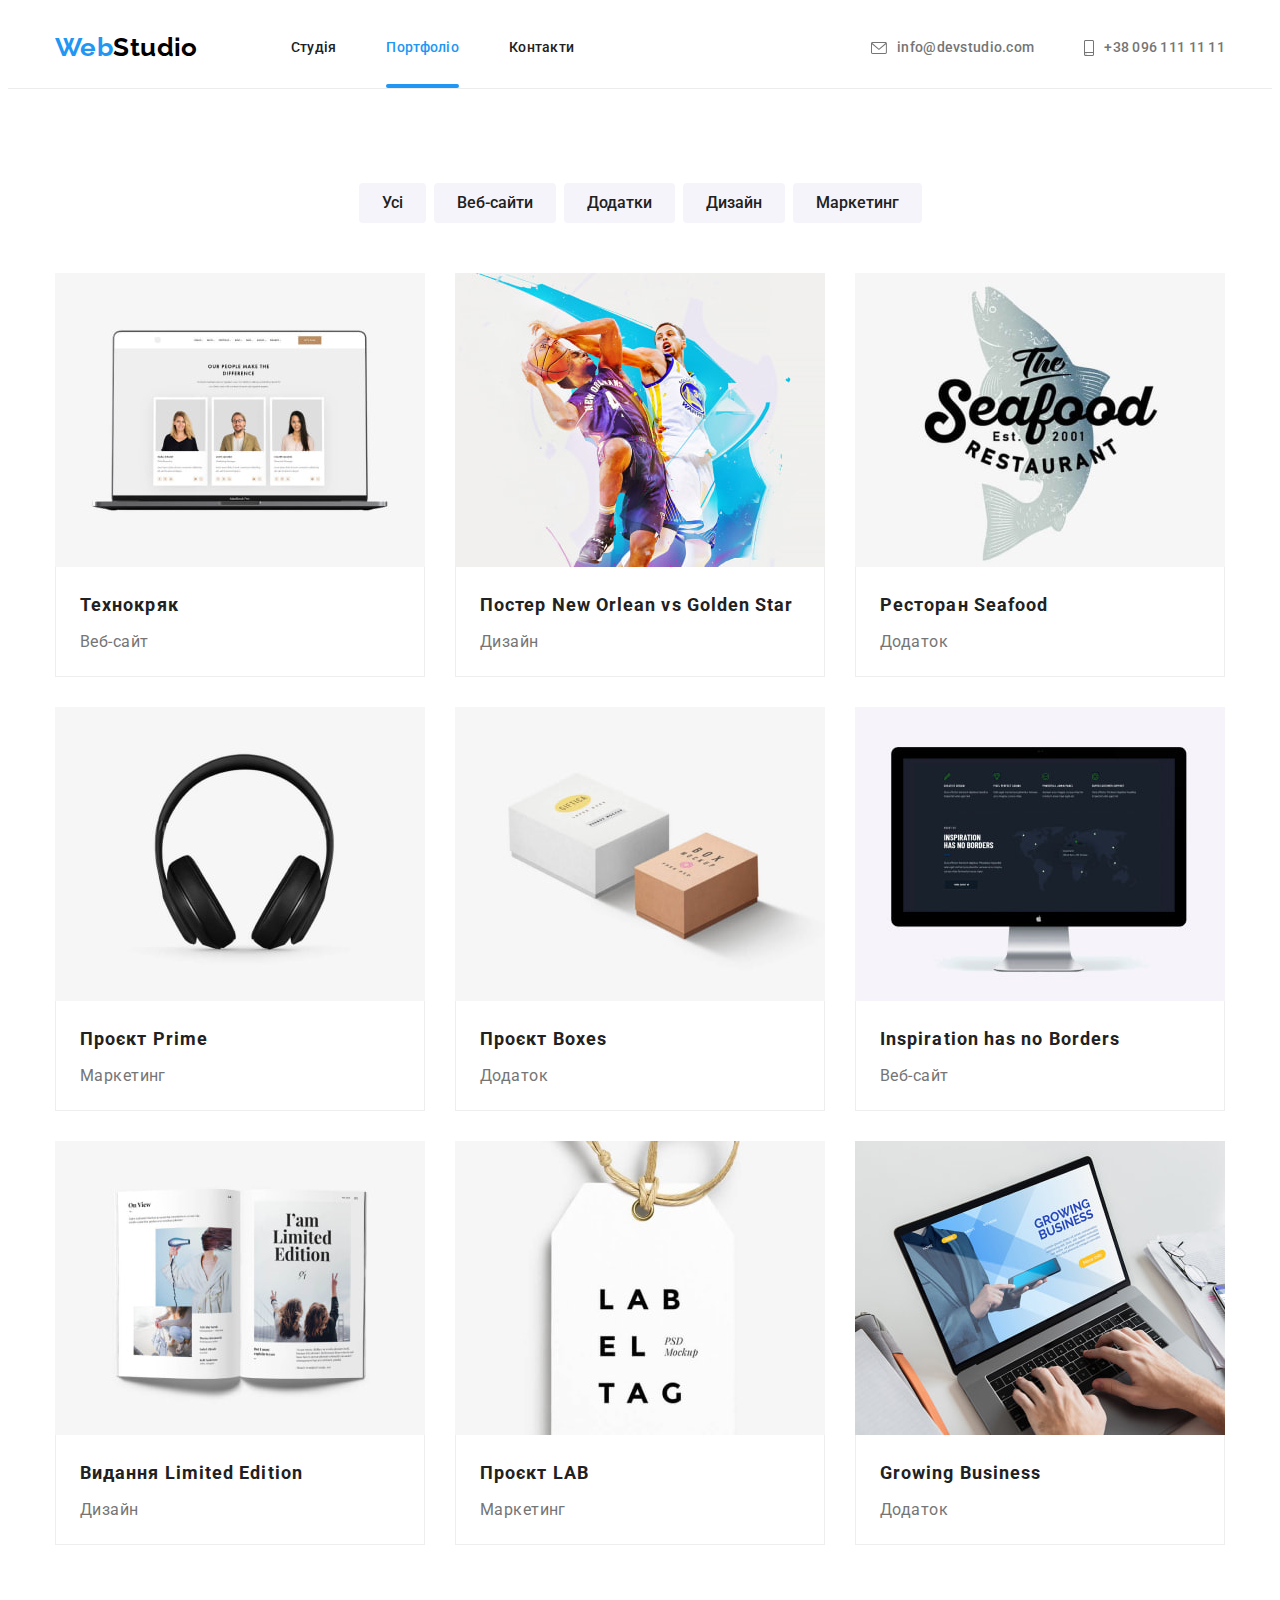
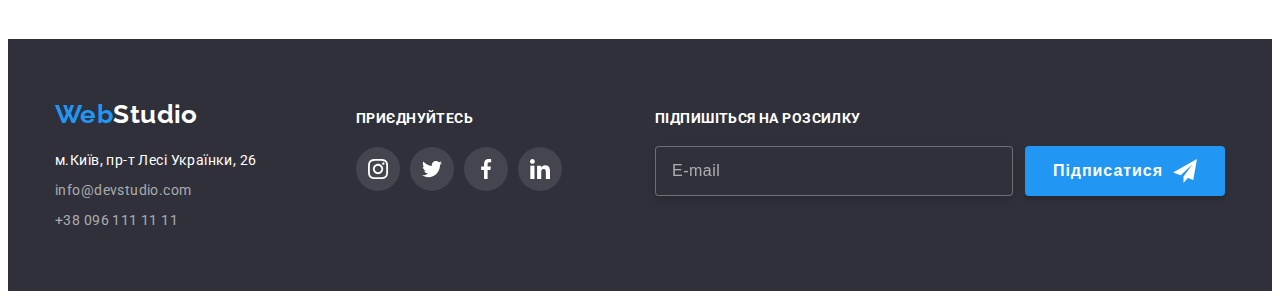
==== commit 76f856ee: "docs: add normalize sass" ====
--- a/portfolio.html
+++ b/portfolio.html
@@ -9,10 +9,10 @@
       href="https://fonts.googleapis.com/css2?family=Raleway:wght@700&family=Roboto:wght@400;500;700;900&display=swap"
       rel="stylesheet"
     />
-    <link
+    <!-- <link
       rel="stylesheet"
       href="https://cdnjs.cloudflare.com/ajax/libs/modern-normalize/1.1.0/modern-normalize.min.css"
-    />
+    /> -->
     <link rel="stylesheet" href="./css/styles.css" />
   </head>
   <body>
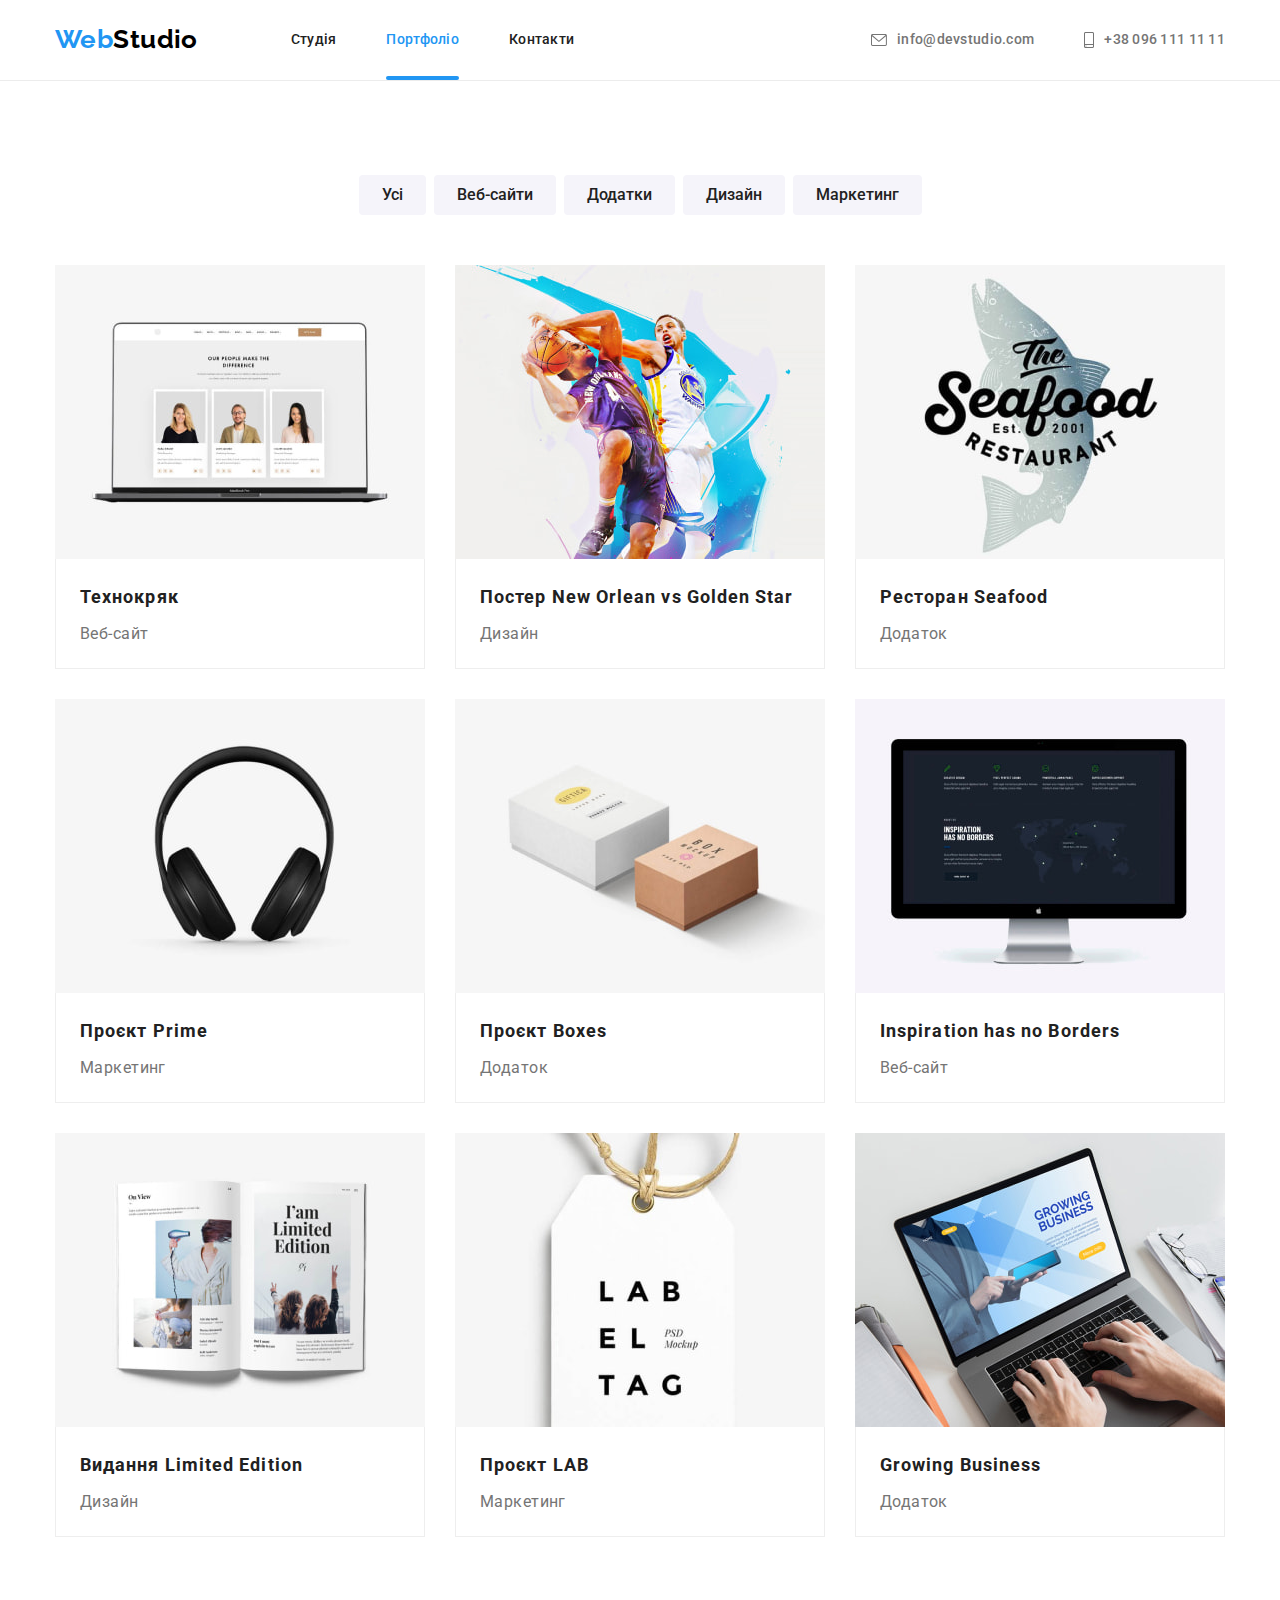
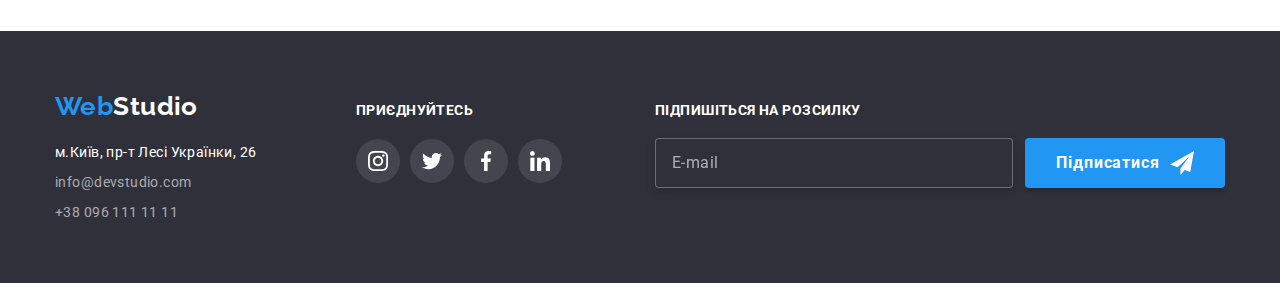
==== commit 383fe9e4: "fix: nav margin" ====
--- a/portfolio.html
+++ b/portfolio.html
@@ -13,7 +13,7 @@
       rel="stylesheet"
       href="https://cdnjs.cloudflare.com/ajax/libs/modern-normalize/1.1.0/modern-normalize.min.css"
     /> -->
-    <link rel="stylesheet" href="./css/styles.css" />
+    <link rel="stylesheet" href="./css/main.min.css" />
   </head>
   <body>
     <header class="page-header">
--- a/css/main.min.css
+++ b/css/main.min.css
@@ -0,0 +1 @@
+/*! modern-normalize v1.1.0 | MIT License | https://github.com/sindresorhus/modern-normalize */*,::before,::after{box-sizing:border-box}html{line-height:1.15;-webkit-text-size-adjust:100%;-moz-tab-size:4;tab-size:4}body{margin:0;font-family:system-ui,-apple-system,"Segoe UI",Roboto,Helvetica,Arial,sans-serif,"Apple Color Emoji","Segoe UI Emoji"}hr{height:0;color:inherit}abbr[title]{text-decoration:underline dotted}b,strong{font-weight:bolder}code,kbd,samp,pre{font-family:ui-monospace,SFMono-Regular,Consolas,"Liberation Mono",Menlo,monospace;font-size:1em}small{font-size:80%}sub,sup{font-size:75%;line-height:0;position:relative;vertical-align:baseline}sub{bottom:-0.25em}sup{top:-0.5em}table{text-indent:0;border-color:inherit}button,input,optgroup,select,textarea{font-family:inherit;font-size:100%;line-height:1.15;margin:0}button,select{text-transform:none}button,[type=button],[type=reset],[type=submit]{-webkit-appearance:button}::-moz-focus-inner{border-style:none;padding:0}:-moz-focusring{outline:1px dotted ButtonText}:-moz-ui-invalid{box-shadow:none}legend{padding:0}progress{vertical-align:baseline}::-webkit-inner-spin-button,::-webkit-outer-spin-button{height:auto}[type=search]{-webkit-appearance:textfield;outline-offset:-2px}::-webkit-search-decoration{-webkit-appearance:none}::-webkit-file-upload-button{-webkit-appearance:button;font:inherit}summary{display:list-item}html{box-sizing:border-box}*,*::before,*::after{box-sizing:inherit}img{display:block;max-width:100%;height:auto}h1,h2,h3,h4,h5,h6,p,ul{margin-top:0;margin-right:0;margin-bottom:0;margin-left:0}ul{list-style:none;padding:0;margin:0}a{text-decoration:none;padding:0;margin:0}button{cursor:pointer}:root{--primary-text-color: #757575;--title-primary-text-color: #212121;--title-secondary-text-color: #ffffff;--primary-background-color: #2f303a;--secondary-background-color: #f5f4fa;--page-background: #ffffff;--accent-color: #2196f3;--logo-color: #000000;--icon-main-color: #afb1b8;--time-function: cubic-bezier(0.4, 0, 0.2, 1);--card-gap: 30px;--card-count: 4;--main-font: "Roboto", sans-serif;--logo-font: "Raleway", sans-serif}body{color:var(--primary-text-color);background-color:var(--page-background);font-family:var(--main-font);font-size:14px;letter-spacing:.03em}.card-template{--card-gap: 30px;--card-count: 4;width:calc((100% - var(--card-gap)*(var(--card-count) - 1))/var(--card-count))}.invisible{display:block;height:0;width:0;color:rgba(0,0,0,0)}.container{width:1200px;padding-left:15px;padding-right:15px;margin-left:auto;margin-right:auto}.container--flex{display:flex;align-items:center;justify-content:center}.section{padding-top:94px;padding-bottom:94px}.section--grey{background-color:var(--secondary-background-color)}.section-header{color:var(--title-primary-text-color);font-size:36px;line-height:1.17;text-align:center}.page-header{border-bottom:1px solid #ececec}.nav{display:flex;align-items:center;justify-content:center}.nav__list{display:flex;margin-left:93px}.nav__item:not(:last-child){margin-right:50px}.nav__link{position:relative;display:block;padding-top:32px;padding-bottom:32px;color:var(--title-primary-text-color);transition:color 250ms var(--time-function);font-weight:500;line-height:1.14;letter-spacing:.02em}.nav__link:hover,.nav__link:focus{color:var(--accent-color)}.nav__link--current{color:var(--accent-color)}.nav__link--current::after{position:absolute;bottom:0;left:0;content:"";width:100%;height:4px;border-radius:2px;background-color:var(--accent-color)}.contacts{display:flex;margin-left:auto}.contacts__item:not(:last-child){margin-right:50px}.contacts__link{display:flex;align-items:center;padding-top:32px;padding-bottom:32px;color:var(--primary-text-color);fill:var(--primary-text-color);transition:color 250ms var(--time-function),fill 250ms var(--time-function);font-weight:500;line-height:1.14;letter-spacing:.02em}.contacts__link:hover,.contacts__link:focus{color:var(--accent-color);fill:var(--accent-color)}.contacts__icon{margin-right:10px}.logo{color:var(--logo-color);font-family:Raleway,sans-serif;font-weight:700;font-size:26px;line-height:1.2}.logo__half{color:var(--accent-color)}.logo--dark-theme{color:var(--title-secondary-text-color)}.hero{height:600px;max-width:1600px;padding-top:200px;padding-bottom:200px;margin-left:auto;margin-right:auto;text-align:center;background-image:linear-gradient(to right, rgba(47, 48, 58, 0.4), rgba(47, 48, 58, 0.4)),url(../images/hero.jpg);background-color:#c4c4c4;background-repeat:no-repeat;background-position:center;background-size:cover}.hero__header{width:696px;margin-left:auto;margin-right:auto;color:var(--title-secondary-text-color);font-weight:900;font-size:44px;line-height:1.36;letter-spacing:.06em;text-transform:uppercase}.hero__button{min-width:216px;padding:10px 32px;margin-top:30px;box-shadow:0px 4px 4px rgba(0,0,0,.15);border-radius:4px;border:1px solid rgba(0,0,0,0);color:var(--title-secondary-text-color);background-color:var(--accent-color);transition:background-color 250ms var(--time-function);font-family:inherit;font-weight:700;font-size:16px;line-height:1.88;letter-spacing:.06em}.hero__button:hover,.hero__button:focus{background-color:#188ce8}.section--pb0{padding-bottom:0}.benefit-list{display:flex;flex-wrap:wrap;gap:30px}.benefit-list__item{--card-gap: 30px;--card-count: 4;width:calc((100% - var(--card-gap)*(var(--card-count) - 1))/var(--card-count))}.benefit-list__iconwrap{display:flex;justify-content:center;align-items:center;width:270px;height:120px;margin-bottom:30px;background-color:var(--secondary-background-color);border-radius:4px;border-color:rgba(0,0,0,0)}.benefit-list__icon{width:70px;height:70px}.benefit-list__title{color:var(--title-primary-text-color);font-size:14px;line-height:1.14;text-transform:uppercase}.benefit-list__text{margin-top:10px;line-height:1.71}.work-list{display:flex;gap:30px;flex-wrap:wrap;margin-top:50px}.work-list__item{position:relative;min-height:294px;min-width:370px;--card-gap: 30px;--card-count: 3;width:calc((100% - var(--card-gap)*(var(--card-count) - 1))/var(--card-count))}.work-list__title{position:absolute;bottom:0;left:0;width:100%;height:70px;display:flex;align-items:center;justify-content:center;overflow:hidden;background-color:rgba(47,48,58,.8);font-weight:700;font-size:14px;line-height:1.1428571429;text-transform:uppercase;color:var(--title-secondary-text-color)}.team{margin-top:50px;display:flex;flex-wrap:wrap;gap:30px}.teammate{--card-gap: 30px;--card-count: 4;width:calc((100% - var(--card-gap)*(var(--card-count) - 1))/var(--card-count));background-color:var(--page-background);box-shadow:0px 1px 3px rgba(0,0,0,.12),0px 1px 1px rgba(0,0,0,.14),0px 2px 1px rgba(0,0,0,.2);border-radius:0px 0px 4px 4px}.teammate__info-wrap{padding-top:30px;padding-bottom:30px}.teammate__name{color:var(--title-primary-text-color);font-weight:500;font-size:16px;line-height:1.19;text-align:center}.teammate__position{margin-top:10px;font-size:16px;line-height:1.19;text-align:center}.social-list{display:flex;justify-content:center;gap:10px;margin-top:16px}.social-link{display:flex;align-items:center;justify-content:center;width:44px;height:44px;border-radius:50%;background-color:rgba(0,0,0,0);color:var(--icon-main-color);transition:color 250ms var(--time-function),background-color 250ms var(--time-function);outline:none}.social-link:hover,.social-link:focus{background-color:var(--accent-color);color:var(--page-background)}.social-link__icon{height:20px;width:20px;fill:currentColor}.client-list{display:flex;gap:30px;flex-wrap:wrap;margin-top:50px}.client-list__item{--card-gap: 30px;--card-count: 6;width:calc((100% - var(--card-gap)*(var(--card-count) - 1))/var(--card-count))}.client-list__link{display:flex;align-items:center;justify-content:center;height:92px;border:1px solid var(--icon-main-color);border-radius:4px;outline:none;color:var(--icon-main-color);transition:color 250ms var(--time-function),border-color 250ms var(--time-function)}.client-list__link:hover,.client-list__link:focus{color:var(--accent-color);border-color:var(--accent-color)}.client-list__icon{height:60px;width:106px;fill:currentColor}.filter{display:flex;justify-content:center;margin-bottom:50px}.filter__button{padding-top:6px;padding-bottom:6px;padding-right:22px;padding-left:22px;color:var(--title-primary-text-color);background-color:var(--secondary-background-color);transition:color 250ms var(--time-function),background-color 250ms var(--time-function),box-shadow 250ms var(--time-function);font-family:inherit;font-weight:500;font-size:16px;line-height:1.62;border:1px solid rgba(0,0,0,0);border-radius:4px}.filter__button:hover,.filter__button:focus{color:var(--title-secondary-text-color);background-color:var(--accent-color);box-shadow:0px 3px 1px rgba(0,0,0,.1),0px 1px 2px rgba(0,0,0,.08),0px 2px 2px rgba(0,0,0,.12)}.filter__list-item:not(:last-child){margin-right:8px}.filter__button--little{padding-right:25px;padding-left:25px}.projects{display:flex;flex-wrap:wrap;gap:30px}.projects__item{min-height:404px;--card-gap: 30px;--card-count: 3;width:calc((100% - var(--card-gap)*(var(--card-count) - 1))/var(--card-count))}.projects__link{display:block;transition:box-shadow 250ms var(--time-function)}.projects__link:hover,.projects__link:focus{box-shadow:0px 1px 1px rgba(0,0,0,.12),0px 4px 4px rgba(0,0,0,.06),1px 4px 6px rgba(0,0,0,.16)}.projects__thumb{position:relative;overflow:hidden;min-height:294px;width:100%}.projects__descr-overlay{position:absolute;bottom:0;left:0;width:100%;height:100%;padding:63px 24px;transform:translateY(101%);transition:transform 250ms var(--time-function);font-size:18px;line-height:1.5555555556;color:var(--title-secondary-text-color);background-color:rgba(33,150,243,.9)}.projects__link:hover .projects__descr-overlay,.projects__link:focus .projects__descr-overlay{transform:translateY(0)}.projects__meta{padding-top:20px;padding-bottom:19px;padding-left:24px;padding-right:24px;border-right:1px solid #eee;border-bottom:1px solid #eee;border-left:1px solid #eee}.projects__title{color:var(--title-primary-text-color);font-weight:700;font-size:18px;line-height:2;letter-spacing:.06em}.projects__type{color:var(--primary-text-color);margin-top:4px;font-weight:400;font-size:16px;line-height:1.875}.footer{background-color:var(--primary-background-color);padding-top:60px;padding-bottom:60px;min-width:1200px}.footer__overal-wrap{display:flex;align-items:baseline}.footer__address{margin-top:20px;width:231px}.footer__contact-item{display:block}.footer__contact-item:nth-child(n+2){margin-top:9px}.footer__contact{display:block;color:rgba(255,255,255,.6);transition:color 250ms var(--time-function);font-style:normal;line-height:1.5}.footer__contact:hover,.footer__contact:focus{color:var(--accent-color)}.footer__contact--white{color:var(--title-secondary-text-color)}.join-social{margin-left:70px}.join-social__title{color:var(--title-secondary-text-color);font-weight:700;font-size:14px;line-height:1.14;text-transform:uppercase}.join-social__social-list{width:206px;margin-top:20px}.social-link--dark-theme{color:var(--page-background);background-color:rgba(255,255,255,.1)}.signup{display:flex;flex-wrap:wrap;margin-left:auto;width:570px}.signup__label{font-weight:700;font-size:14px;line-height:1.1428571429;letter-spacing:.03em;text-transform:uppercase;margin-bottom:20px;color:var(--title-secondary-text-color)}.signup__input{width:358px;height:50px;border:1px solid rgba(255,255,255,.3);filter:drop-shadow(0px 4px 4px rgba(0, 0, 0, 0.15));border-radius:4px;padding-left:16px;margin-right:12px;font-size:16px;line-height:1.25;letter-spacing:.03em;color:rgba(255,255,255,.6);background-color:var(--primary-background-color)}.signup__input::placeholder{font-weight:400;font-size:16px;line-height:1.25;letter-spacing:.03em;color:rgba(255,255,255,.6)}.signup__button{width:200px;height:50px;display:flex;align-items:center;justify-content:center;background-color:var(--accent-color);box-shadow:0px 4px 4px rgba(0,0,0,.15);border-radius:4px;border-color:rgba(0,0,0,0);font-weight:700;font-size:16px;line-height:1.88;letter-spacing:.06em;color:var(--title-secondary-text-color);transition:background-color 250ms var(--time-function)}.signup__button:hover{background-color:#188ce8}.signup__icon{height:24px;width:24px;fill:currentColor;margin-left:10px}.backdrop{position:fixed;top:0;left:0;width:100%;height:100%;background-color:rgba(0,0,0,.2);transition:opacity 500ms var(--time-function)}.modal{position:absolute;top:50%;left:50%;transform:translate(-50%, -50%) scale(1);min-width:528px;padding:40px;background:var(--page-background);box-shadow:0px 1px 3px rgba(0,0,0,.12),0px 1px 1px rgba(0,0,0,.14),0px 2px 1px rgba(0,0,0,.2);border-radius:4px;transition:transform 500ms var(--time-function)}.backdrop.is-hidden .modal{transform:translate(-50%, -50%) scale(0.1)}.modal__x-button{position:absolute;top:8px;right:8px;width:30px;height:30px;display:flex;align-items:center;justify-content:center;padding:0;color:var(--logo-color);background-color:var(--page-background);border:1px solid rgba(0,0,0,.1);border-radius:50%;transition:color 250ms var(--time-function)}.modal__x-button:hover,.modal__x-button:focus{color:var(--accent-color)}.modal__x-icon{fill:currentColor}.is-hidden{opacity:0;pointer-events:none}.modal__form-header{margin-bottom:12px;font-weight:700;font-size:20px;line-height:1.15;text-align:center;color:var(--title-primary-text-color)}.recall-form__item-wrap{margin-bottom:10px}.recall-form__item-wrap:last-of-type{margin-bottom:20px}.recall-form__input-label{display:block;margin-bottom:4px;font-weight:400;font-size:12px;line-height:1.1666666667;letter-spacing:.01em;color:var(--primary-text-color)}.recall-form__input-wrap{position:relative;width:100%}.recall-form__input{width:100%;height:40px;padding-left:42px;border:1px solid rgba(33,33,33,.2);border-radius:4px;color:var(--title-primary-text-color);cursor:pointer;transition:border-color 250ms var(--time-function),outline-color 250ms var(--time-function)}.recall-form__input:hover,.recall-form__input:focus,.recall-form__input:not(:placeholder-shown){border-color:var(--accent-color);outline-color:var(--accent-color)}.recall-form__comment-input{text-align:start;width:100%;min-height:120px;padding:12px 16px;resize:none;border:1px solid rgba(33,33,33,.2);border-radius:4px;cursor:pointer;transition:border-color 250ms var(--time-function),outline-color 250ms var(--time-function)}.recall-form__comment-input::placeholder{font-weight:400;font-size:12px;line-height:1.1666666667;letter-spacing:.01em;color:rgba(117,117,117,.5)}.recall-form__comment-input:focus,.recall-form__comment-input:hover,.recall-form__comment-input:not(:placeholder-shown){border-color:var(--accent-color);outline-color:var(--accent-color)}.recall-form__icon{width:18px;height:18px;position:absolute;top:50%;left:12px;transform:translateY(-50%);fill:var(--title-primary-text-color);transition:fill 250ms var(--time-function)}.recall-form__input:hover+.recall-form__icon,.recall-form__input:not(:placeholder-shown)+.recall-form__icon,.recall-form__input:focus+.recall-form__icon{fill:var(--accent-color)}.recall-form input[type=checkbox]{appearance:none}.recall-form__policy-label{display:flex;align-items:center;justify-content:center;line-height:1.71}.recall-form__policy-input:checked+.recall-form__check-icon{background-image:url(../images/checkicon.svg);background-color:var(--accent-color);border-color:var(--accent-color);background-position:center;background-repeat:no-repeat;background-size:cover}.recall-form__check-icon{display:inline-block;width:16px;height:15px;margin-right:7px;border:2px solid var(--title-primary-text-color);border-radius:2px;transition:background-color 250ms var(--time-function)}.recall-form__policy-link{color:var(--accent-color)}.recall-form__button{display:block;min-width:200px;height:50px;margin:30px auto 0 auto;font-weight:700;font-size:16px;line-height:1.88;letter-spacing:.06em;background:var(--accent-color);box-shadow:0px 4px 4px rgba(0,0,0,.15);border-radius:4px;border-color:rgba(0,0,0,0);color:var(--title-secondary-text-color);transition:background-color 250ms var(--time-function)}.recall-form__button:hover,.recall-form__button:focus{background:#188ce8}/*# sourceMappingURL=main.min.css.map */